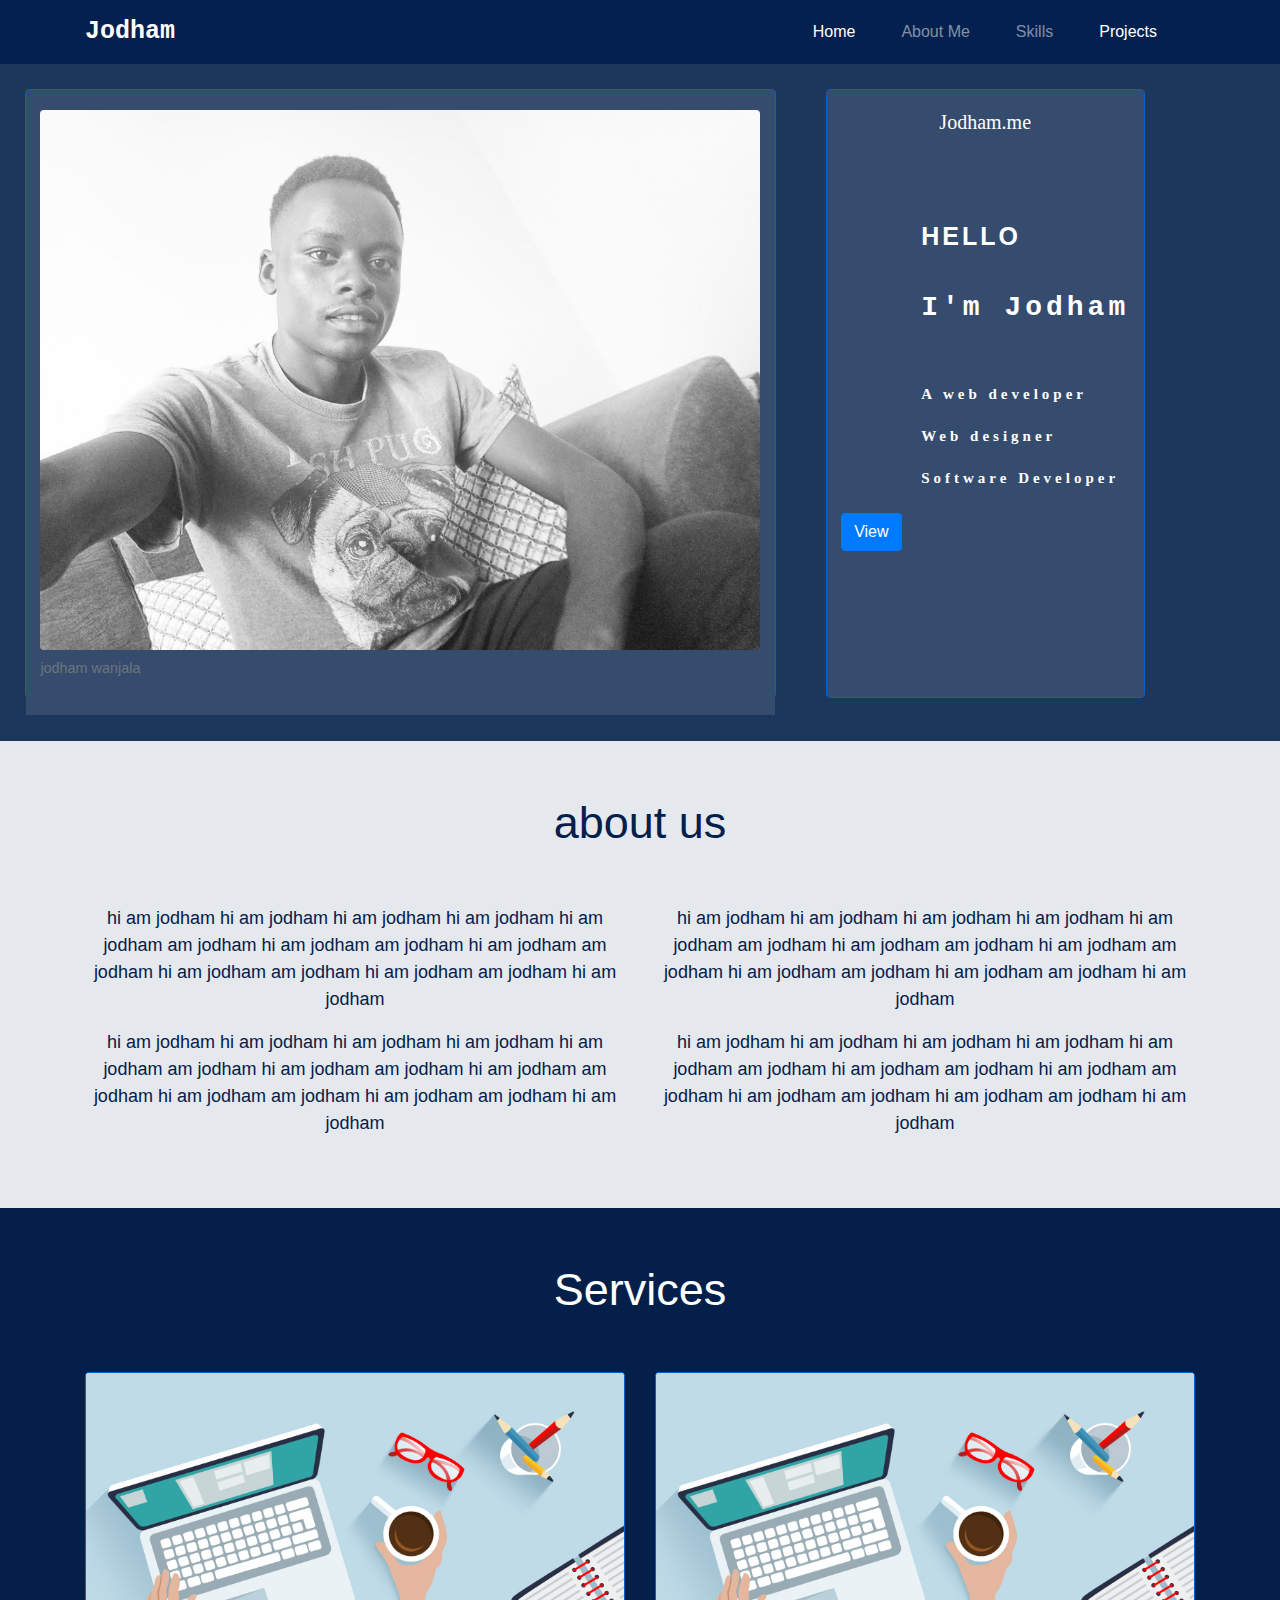
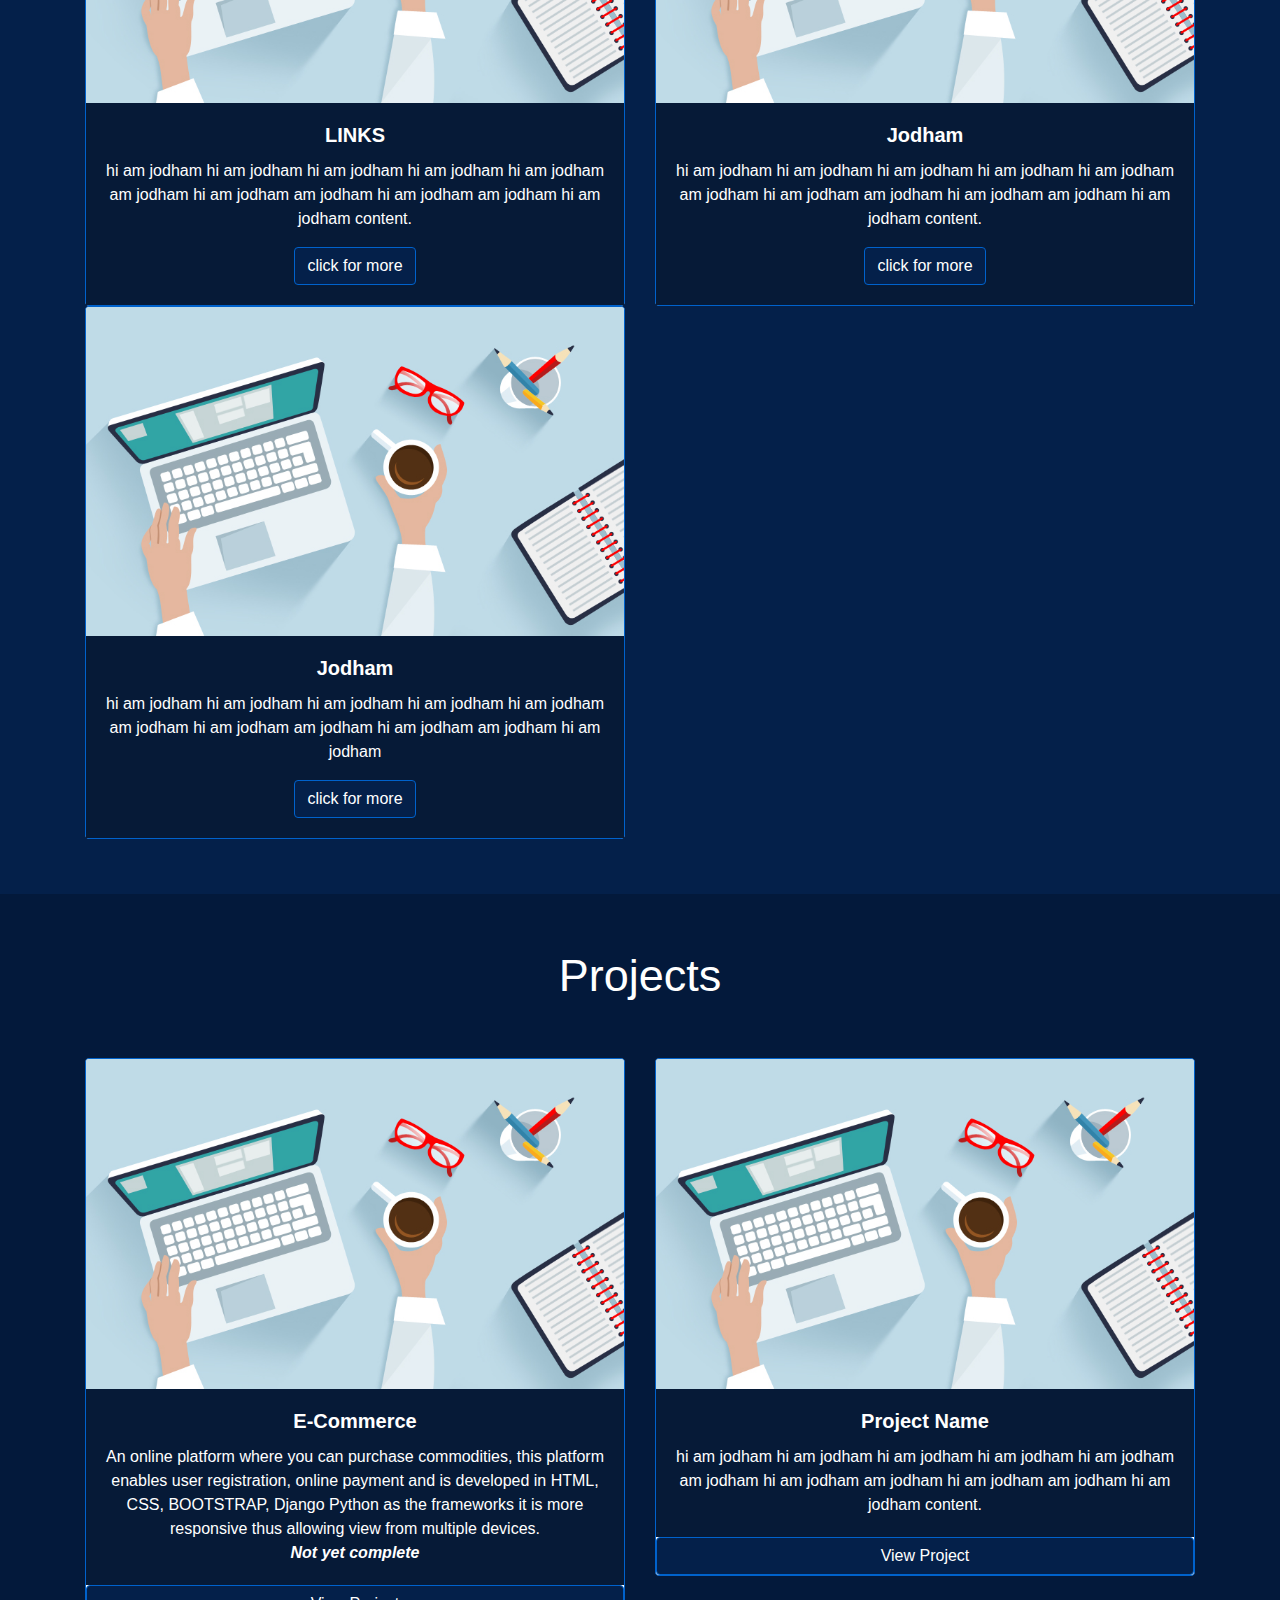
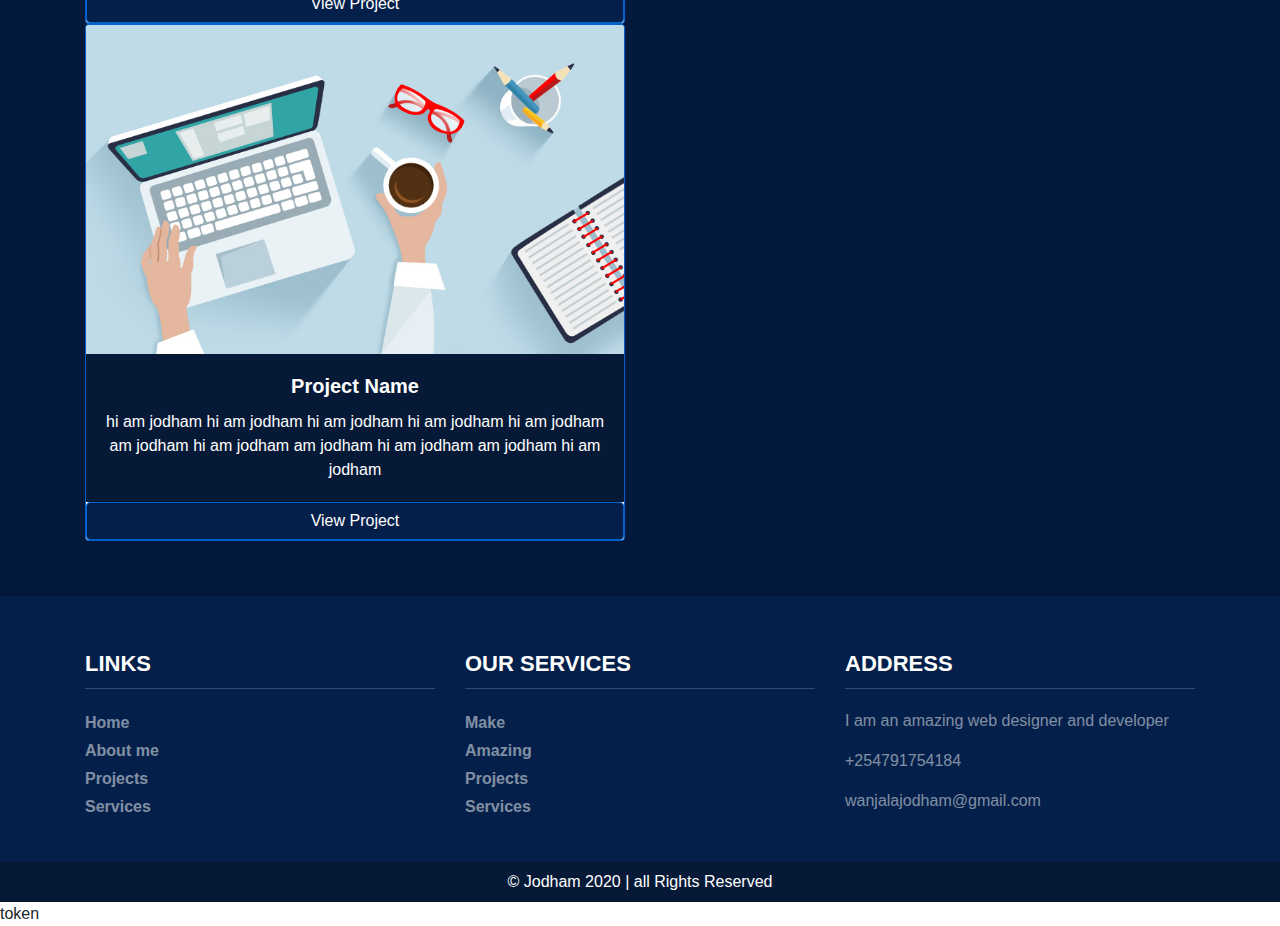
==== index.html @ b8a72908 "changed content" ====
<!DOCTYPE html>
<html>
<head>
	<meta charset="utf-8">
	<title>wanjalajodham</title>
	<meta name="viewport" content="width-device-width, initial-scale=1, shrink-to-fit=no">
	<link rel="stylesheet" type="text/css" href="sheets/bootstrap.min.css">
	<link rel="stylesheet" type="text/css" href="style.css">
</head>
<body>
				<!----------------navbar start------------->
  <nav class="navbar navbar-expand-lg navbar-dark bg-dark">
  <div class="container">
  <a class="navbar-brand" href="#">Jodham</a>
  <button class="navbar-toggler" type="button" data-toggle="collapse" data-target="#navbarSupportedContent" aria-controls="navbarSupportedContent" aria-expanded="false" aria-label="Toggle navigation">
    <span class="navbar-toggler-icon"></span>
  </button>
  <!---------col-auto start---------------->
  <div class="col-auto">
  <div class="collapse navbar-collapse" id="navbarSupportedContent">
    <ul class="navbar-nav mr-auto">
      <li class="nav-item active">
        <a class="nav-link" href="#">Home <span class="sr-only">(current)</span></a>
      </li>
      <li class="nav-item">
        <a class="nav-link" href="#">About Me</a>
      </li>
       <li class="nav-item">
        <a class="nav-link" href="#">Skills</a>
      </li>
 
      <li class="nav-item active">
        <a class="nav-link" href="#">Projects</a>
      </li>
    </ul>
  </div>
</div>
  <!---------col-auto end---------------->
  </div>
</nav>
				<!----------------navbar end------------->

				<!----------------home start------------->
<div class="home">
		<div class="container-fluid">
		      <div class="row">
				  <div class="col-xs-6">
				    <div class="card">
				      <div class="card-body">
				       <figure class="figure">
						  <img src="image/jod.jpg" class="figure-img img-fluid rounded" alt="A generic square placeholder image with rounded corners in a figure.">
						  <figcaption class="figure-caption">jodham wanjala</figcaption>
					   </figure>
				        
				      </div>
					</div>
				 </div>
			  <div class="col-xs-6">
			    <div class="card">
			      <div class="card-body">
			        <center><h5 class="card-title">Jodham.me</h5></center><br><br><br>
                    <label>HELLO</label><br><br>
			        <p class="card-text">I'm Jodham<br><br>
			        	<span>A web developer<br>Web designer<br>Software Developer</span></p>

			        <a href="#" class="btn btn-primary">View</a>
			      </div>
			    </div>
			  </div>
		     </div>
		</div>
</div>
				<!----------------home end------------->

				<!-------------------about me start---------->
<div class="aboutus">
	<div class="container">
		<h1>about us</h1>
		<div class="row">
			<div class="col-sm-6">
				<p>hi am jodham hi am jodham hi am jodham hi am jodham hi am jodham 
				am jodham hi am jodham am jodham hi am jodham am jodham hi am jodham
			am jodham hi am jodham am jodham hi am jodham</p>
							<p>hi am jodham hi am jodham hi am jodham hi am jodham hi am jodham 
				am jodham hi am jodham am jodham hi am jodham am jodham hi am jodham
			am jodham hi am jodham am jodham hi am jodham</p>
			</div>
			<div class="col-sm-6">
				<p>hi am jodham hi am jodham hi am jodham hi am jodham hi am jodham 
				am jodham hi am jodham am jodham hi am jodham am jodham hi am jodham
			am jodham hi am jodham am jodham hi am jodham</p>
							<p>hi am jodham hi am jodham hi am jodham hi am jodham hi am jodham 
				am jodham hi am jodham am jodham hi am jodham am jodham hi am jodham
			am jodham hi am jodham am jodham hi am jodham</p>
			</div>
		</div>
	</div>
</div>
				<!-------------------about me end---------->
				<!-------------------services start---------->
<div class="services">
	<div class="container">
		<h1>Services</h1>
		<div class="row">

			<div class="col-sm-6">
				<div class="card">
				  <img class="card-img-top" src="image/service1.jpg" alt="Service- 1 Image">
				  <div class="card-body">
				    <h5 class="card-title">LINKS</h5>
                    <p class="card-text">hi am jodham hi am jodham hi am jodham hi am jodham hi am jodham 
				am jodham hi am jodham am jodham hi am jodham am jodham hi am jodham content.</p>
				    <a href="#" class="btn btn-primary">click for more</a>
				  </div>
				</div>
			</div>
			<div class="col-sm-6">
				<div class="card">
				  <img class="card-img-top" src="image/service1.jpg" alt="Service- 1 Image">
				  <div class="card-body">
				    <h5 class="card-title">Jodham</h5>
				    <p class="card-text">hi am jodham hi am jodham hi am jodham hi am jodham hi am jodham 
				am jodham hi am jodham am jodham hi am jodham am jodham hi am jodham content.</p>
				    <a href="#" class="btn btn-primary">click for more</a>
				  </div>
				</div>
			</div>
			<div class="col-sm-6">
				<div class="card">
				  <img class="card-img-top" src="image/service1.jpg" alt="Service-3 Image">
				  <div class="card-body">
				    <h5 class="card-title">Jodham</h5>
				    <p class="card-text">hi am jodham hi am jodham hi am jodham hi am jodham hi am jodham 
				am jodham hi am jodham am jodham hi am jodham am jodham hi am jodham</p>
				    <a href="#" class="btn btn-primary">click for more</a>
				  </div>
				</div>
			</div>

		</div>
	</div>
</div>
				<!-------------------services end---------->
                <!-------------------projects start---------->
<div class="projects">
	<div class="container">
		<h1>Projects</h1>
		<div class="row">

			<div class="col-sm-6">
				<div class="card">
				  <img class="card-img-top" src="image/service1.jpg" alt="Service- 1 Image">
				  <div class="card-body">
				    <h5 class="card-title">E-Commerce</h5>
                    <p class="card-text">An online platform where you can purchase commodities, this platform
                    enables user registration, online payment and is developed in HTML, CSS, BOOTSTRAP, Django Python as the frameworks
					 it is more responsive thus allowing view from multiple devices.
                    <br>
                    <span><i><b>Not yet complete</b></i></span>
                    </p>
				  </div>
				  <a href="#" class="btn btn-primary">View Project</a>
				</div>
			</div>
			<div class="col-sm-6">
				<div class="card">
				  <img class="card-img-top" src="image/service1.jpg" alt="Service- 1 Image">
				  <div class="card-body">
				    <h5 class="card-title">Project Name</h5>
				    <p class="card-text">hi am jodham hi am jodham hi am jodham hi am jodham hi am jodham 
				am jodham hi am jodham am jodham hi am jodham am jodham hi am jodham content.</p>
				  </div>
				  <a href="#" class="btn btn-primary">View Project</a>
				</div>
			</div>
			<div class="col-sm-6">
				<div class="card">
				  <img class="card-img-top" src="image/service1.jpg" alt="Service-3 Image">
				  <div class="card-body">
				    <h5 class="card-title">Project Name</h5>
				    <p class="card-text">hi am jodham hi am jodham hi am jodham hi am jodham hi am jodham 
				am jodham hi am jodham am jodham hi am jodham am jodham hi am jodham</p>
				  </div>
				  <a href="#" class="btn btn-primary">View Project</a>
				</div>
			</div>

		</div>
	</div>
</div>
	</div>
</div>

                <!-------------------projects end---------->
                <!-------------------footer start---------->
<div class="footer">
	<div class="container">
		<div class="row">
			<div class="col">
				<h5>Links</h5>
				<ul>
					<li><a href="#">Home</a></li>
					<li><a href="#">About me</a></li>
					<li><a href="#">Projects</a></li>
					<li><a href="#">Services</a></li>
				</ul>
			</div>

			<div class="col">
				<h5>Our Services</h5>
				<ul>
					<li><a href="#">Make</a></li>
					<li><a href="#">Amazing</a></li>
					<li><a href="#">Projects</a></li>
					<li><a href="#">Services</a></li>
				</ul>
			</div>

			<div class="col">
				<h5>Address</h5>
				<p>I am an amazing web designer and developer</p>
				<p>+254791754184</p>
				<p>wanjalajodham@gmail.com</p>
			</div>
		</div>
	</div>
</div>                
                <!-------------------footer end------------>
                <!-------------------copyright start------------>
<div class="copyright">
	<div class="container">
		<p>&copy; Jodham 2020 | all Rights Reserved</p>
	</div>
</div>   
<!-----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   ----->token          
                <!-------------------copyright end------------>
<script type="text/javascript" src="sheets/jquery-3.2.1.slim.min.js"></script>
<script type="text/javascript" src="sheets/popper.min.js"></script>
<script type="text/javascript" src="sheets/bootstrap.min.js"></script>

</body>
</html>
---- style.css ----
.bg-dark{
	background-color: #04204e !important;
}
.navbar-brand{
	font-weight: bold;
	font-family: monospace;
	font-size: 25px;
}
.nav-dark .navbar-nav .nav-item{
	font-weight: 700;
	font-size: 14px;
	text-transform: uppercase;
}
.navbar-dark .navbar-nav .nav-item{
	margin: 0 15px;
}
.d-block{
	width: 100px;
	height: 100vh;
}
.carousel-caption h5{
	color: blue;
	font-weight: bold;
	font-size: 20px;
	font-family: monospace;
}
.carousel-caption p{
	color: #04204a;
}
/*home style*/
.home{
	height: 100%;
	background-color: #1D365C;
}
.home .card{
    border: 1px solid #0062cc;
    margin: 25px;
    height: 90%;
    padding: 0;
}
.home .card-body{
	padding: 1.25rem .9rem;
	background-color: #364C6E;
}
.home img{
	height: 60vh;
}
.home .card-title{
	font-size: 20px;
	font-family: Baskerville;
	color: white;
}
.home label{
	margin-left: 80px;
	letter-spacing: 3px;
	font-weight: bold;
	font-size: 25px;
	color: white;
}
.home p{
	margin-left: 80px;
	letter-spacing: 4px;
	font-weight: bold;
	font-family: Courier New;
	font-size: 28px;
	color: white;
}
.home span{
	font-size: 15px;
	font-family: times new roman;
}
/*home style*/
/*about us style*/
.aboutus{
	padding: 55px 0;
	text-align: center;
	background-color: #04204a1a;
}
.aboutus h1{
	font-size: 45px;
	margin-bottom: 55px;
	color: #04204a;
}
.aboutus p{
	font-size: 18px;
	color: #04204a;
}

/*about us style*/
/*services Style*/
.services{
	padding: 55px 0;
	text-align: center;
	background-color: #04204a;
}
.services h1{
	font-size: 45px;
	margin-bottom: 55px;
	color: #fff;
}
.services .card{
    border: 1px solid #0062cc;
}
.services .card-body{
	padding: 1.25rem .9rem;
	background-color: #061a37;
}
.services .card-body .card-title{
	color: #fff;
	font-weight: 700;

}
.services .card-body .card-text{
	color: #fff;
}
.services .btn-primary{
	color: #fff;
	background-color: #04204a;
	border-color: #0062cc;
}
.services .btn-primary:hover{
	color: #fff;
	background-color: #0062cc;
	border-color: #0062cc;
}
/*services Style*/
/*Projects Style*/
.projects{
	padding: 55px 0;
	text-align: center;
	background-color: #03193B;
}
.projects h1{
	font-size: 45px;
	margin-bottom: 55px;
	color: #fff;
}
.projects .card{
    border: 1px solid #0062cc;
}
.projects .card-body{
	padding: 1.25rem .9rem;
	background-color: #061a37;
}
.projects .card-body .card-title{
	color: #fff;
	font-weight: 700;

}
.projects .card-body .card-text{
	color: #fff;
}
.projects .btn-primary{
	color: #fff;
	background-color: #04204a;
	border-color: #0062cc;
}
.projects .btn-primary:hover{
	color: #fff;
	background-color: #0062cc;
	border-color: #0062cc;
}
/*Projects Style*/
/*footer style*/
.footer{
	padding: 55px 0 25px;
	background-color: #04204a;
}
.footer h5{
	color: #fff;
	font-size: 22px;
	font-weight: 700;
	text-transform: uppercase;
	border-bottom: 1px solid #ffffff30;
	padding-bottom: 10px;
	margin-bottom: 20px;
}
.footer ul{
     padding-left: 0;
     list-style: none;
}
.footer ul li{
	line-height: 28px;
	font-weight: 600;
}
.footer ul li a{
     color: #ffffff80
}
.footer ul li a:hover{
	color: #ffffff;
}
.footer p{
    color: #ffffff80;
}
/*footer style*/
/*copyright style*/
.copyright{
	height: 40px;
	background-color: #061a37;
	line-height: 40px;
}
.copyright p{
	margin-bottom: 0;
	color: #ffffff;
	text-align: center;
}
/*copyright style*/
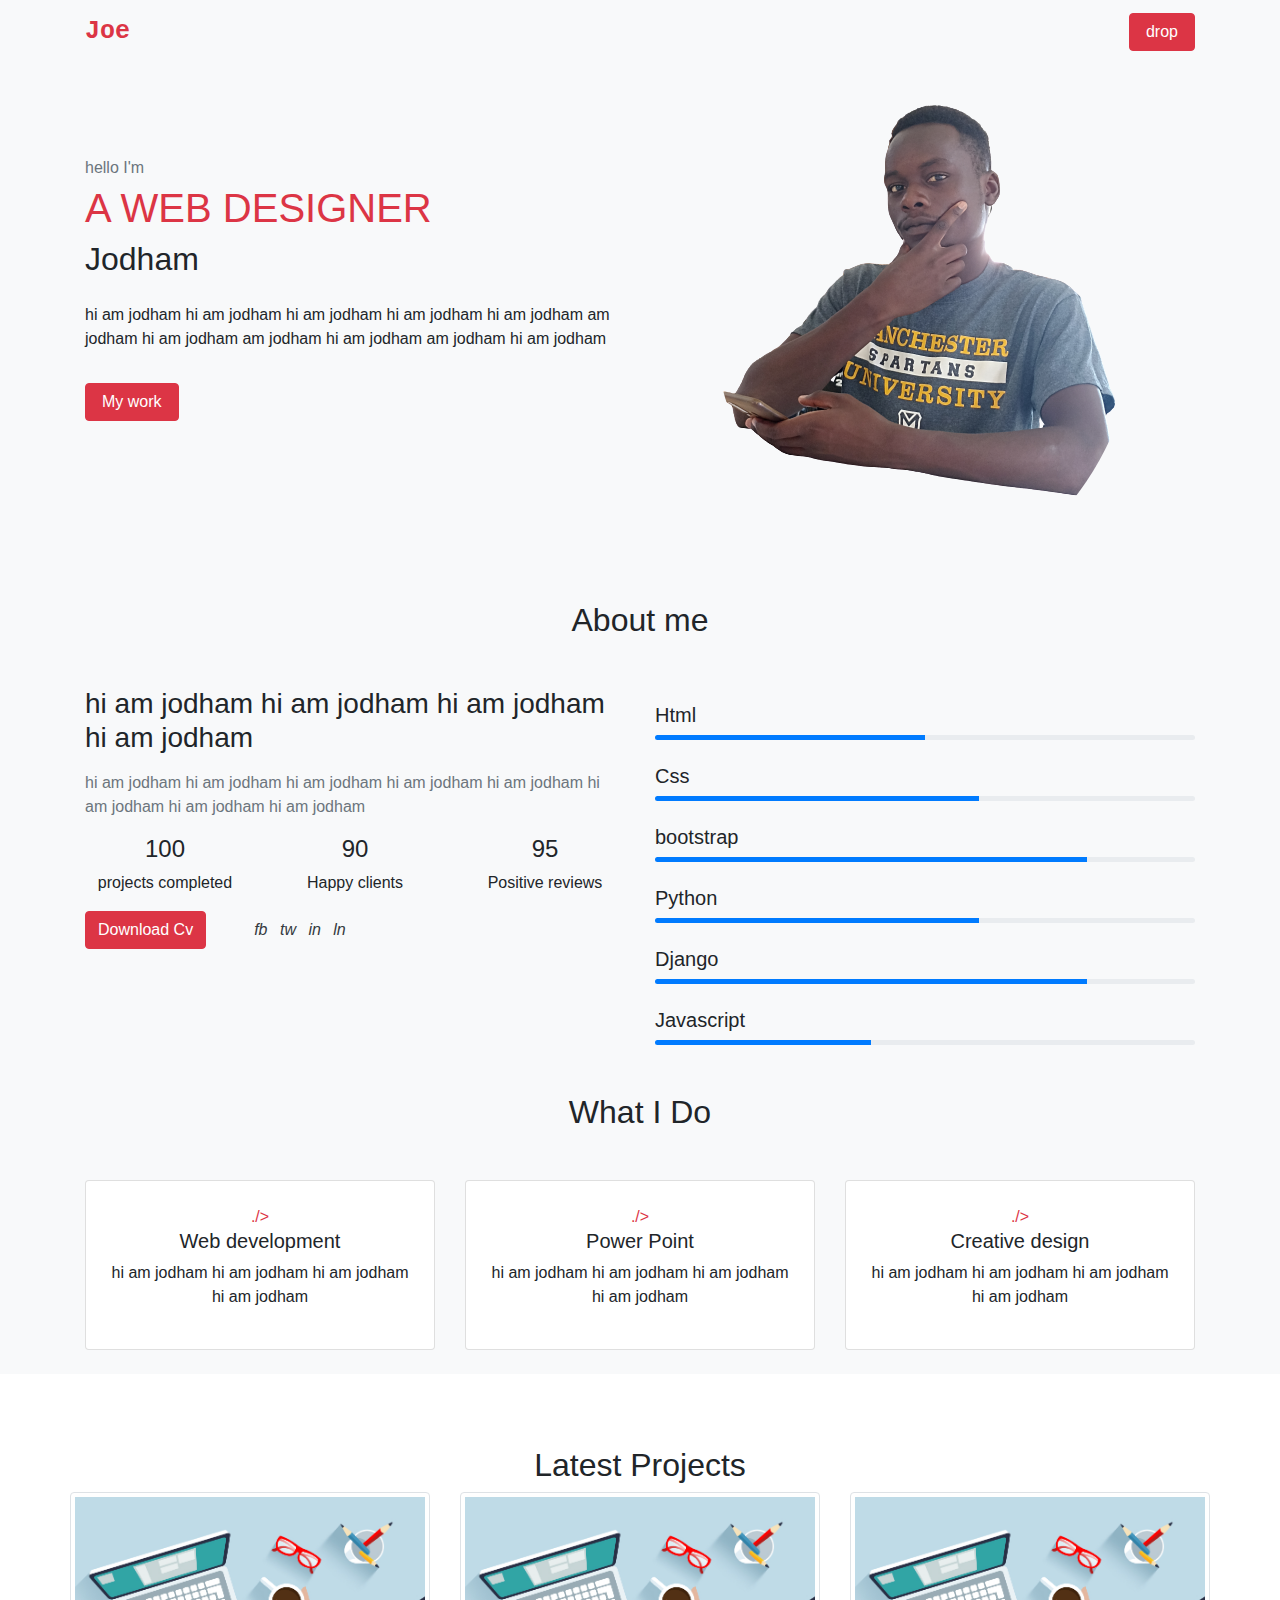
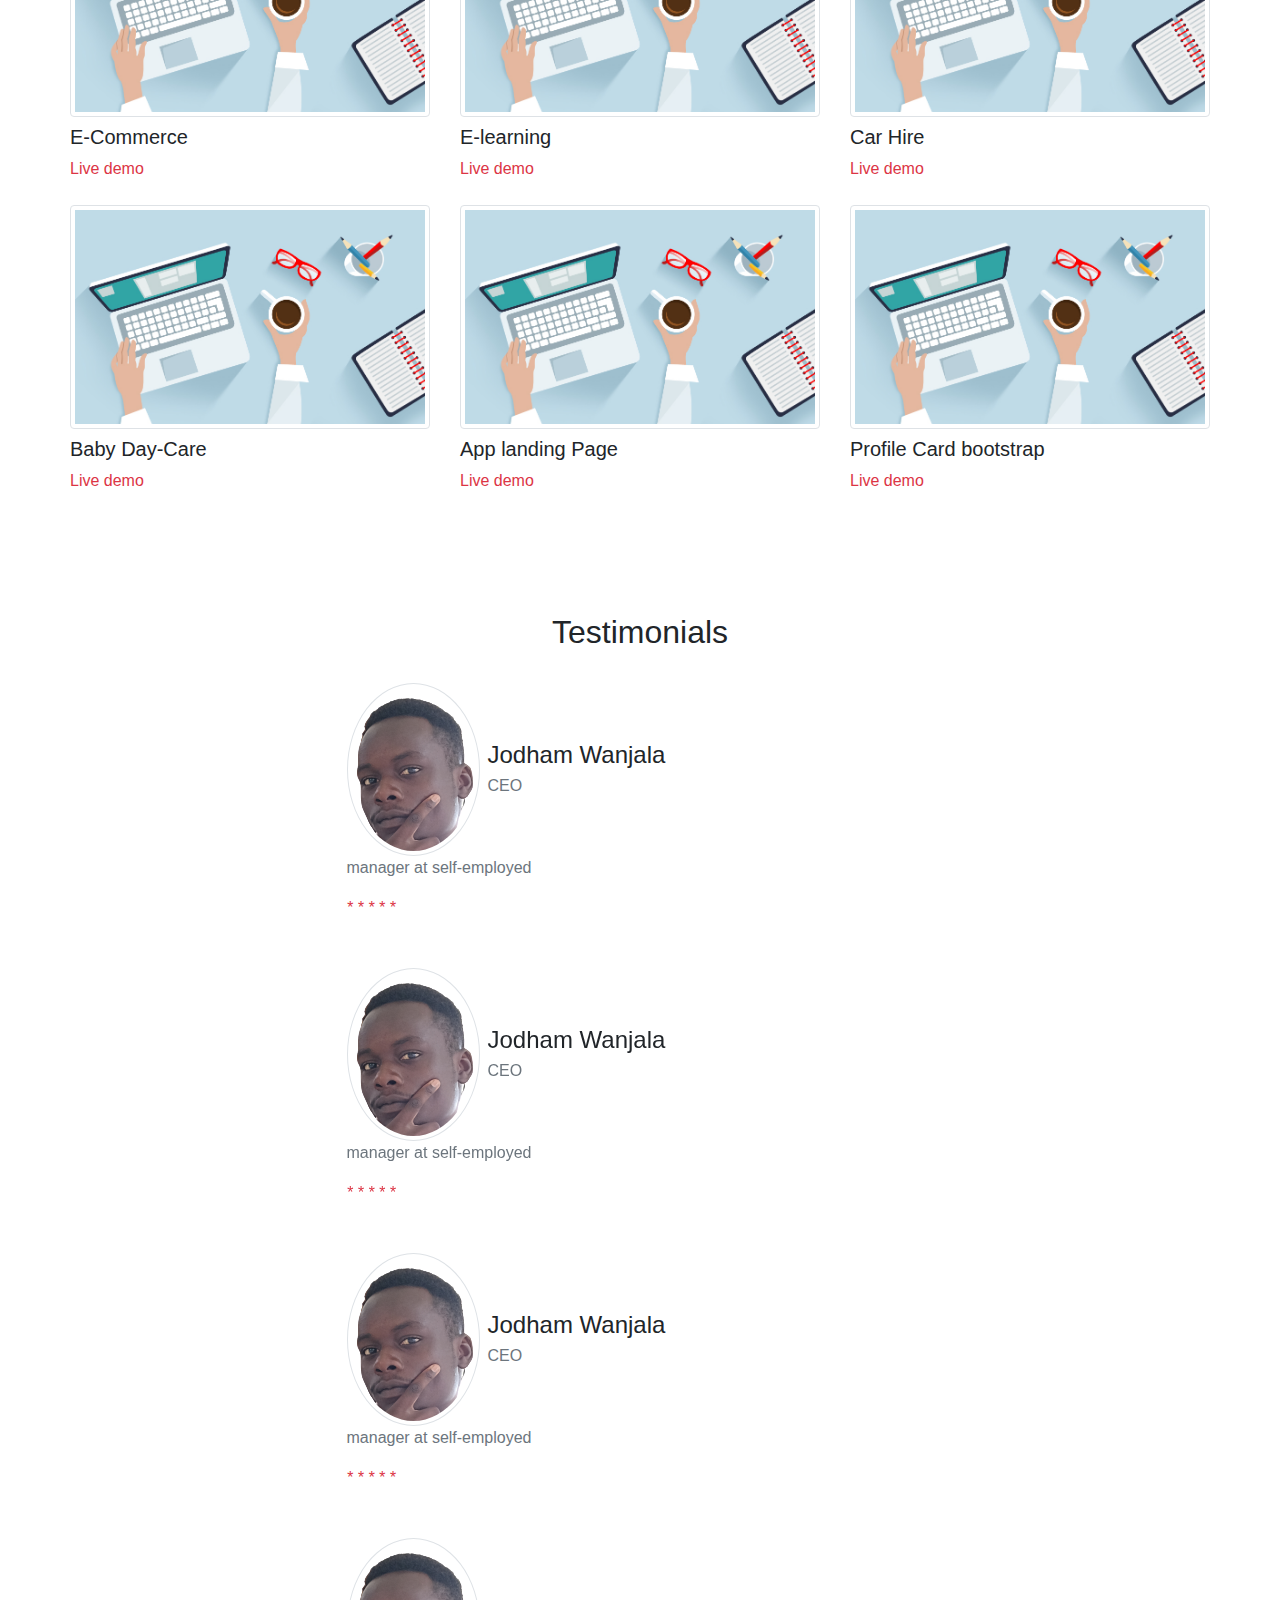
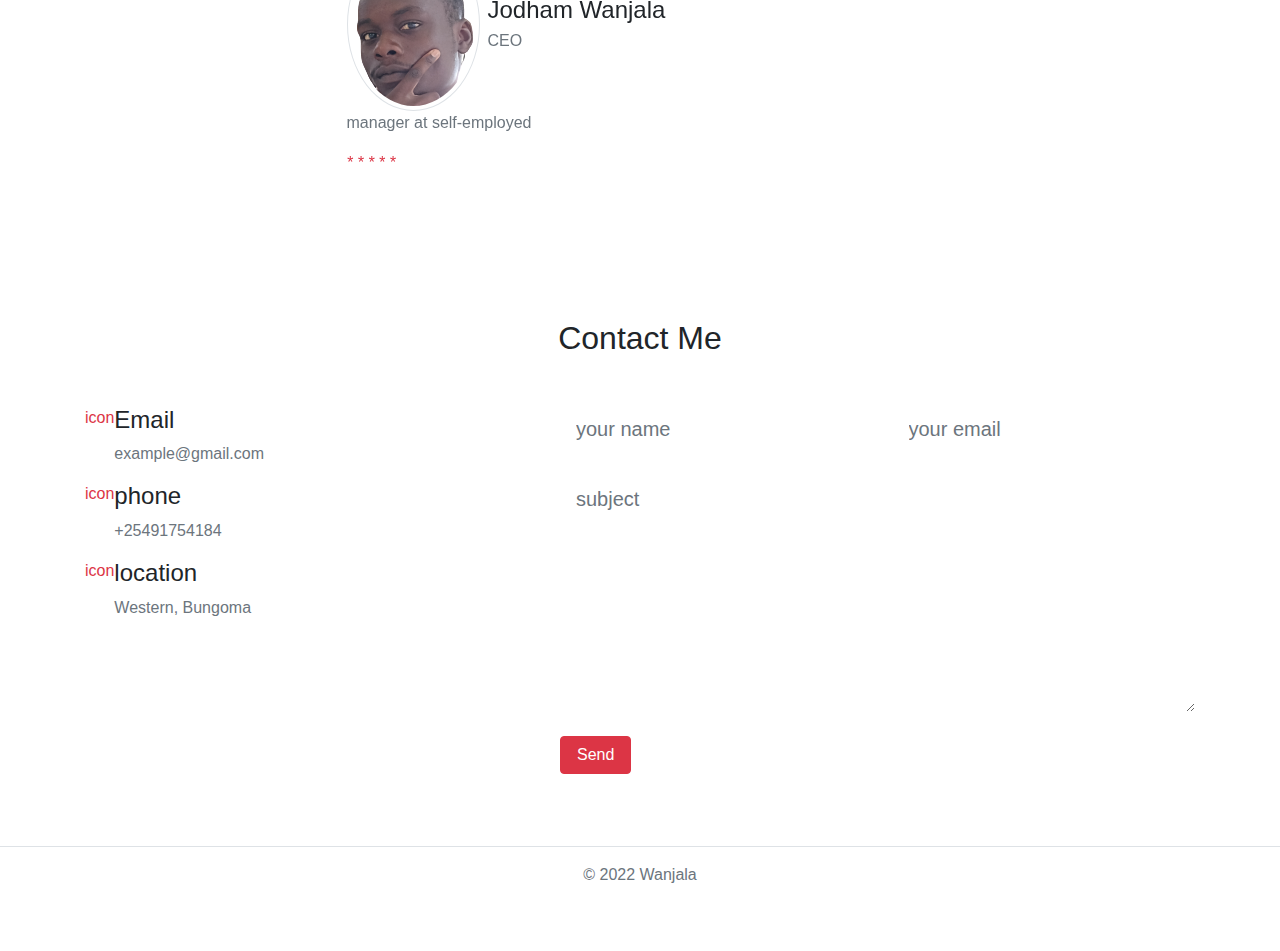
==== commit d96dccaa: "update" ====
--- a/index.html
+++ b/index.html
@@ -7,233 +7,489 @@
 	<link rel="stylesheet" type="text/css" href="sheets/bootstrap.min.css">
 	<link rel="stylesheet" type="text/css" href="style.css">
 </head>
-<body>
-				<!----------------navbar start------------->
-  <nav class="navbar navbar-expand-lg navbar-dark bg-dark">
+<body class="bg-light">
+<!----------------navbar start------------->
+<nav class="navbar navbar-light fixed-top bg-light shadow-lg">
   <div class="container">
-  <a class="navbar-brand" href="#">Jodham</a>
-  <button class="navbar-toggler" type="button" data-toggle="collapse" data-target="#navbarSupportedContent" aria-controls="navbarSupportedContent" aria-expanded="false" aria-label="Toggle navigation">
-    <span class="navbar-toggler-icon"></span>
-  </button>
-  <!---------col-auto start---------------->
-  <div class="col-auto">
-  <div class="collapse navbar-collapse" id="navbarSupportedContent">
-    <ul class="navbar-nav mr-auto">
-      <li class="nav-item active">
-        <a class="nav-link" href="#">Home <span class="sr-only">(current)</span></a>
-      </li>
-      <li class="nav-item">
-        <a class="nav-link" href="#">About Me</a>
-      </li>
-       <li class="nav-item">
-        <a class="nav-link" href="#">Skills</a>
-      </li>
- 
-      <li class="nav-item active">
-        <a class="nav-link" href="#">Projects</a>
-      </li>
-    </ul>
-  </div>
-</div>
-  <!---------col-auto end---------------->
-  </div>
+  	<a class="navbar-brand text-danger" href="#">Joe</a>
+  	<div class="dropdown">
+	  	<button class="btn btn-secondary btn-danger px-3" type="button" id="
+	  	dropdownMenuButton" data-bs-toggle="dropdown" aria-expanded="false">
+	  		drop
+	  	</button>
+	  	<ul class="dropdown-menu dropdown-menu-end" aria-labelledby="dropdownMenuButton">
+	  		<li> <a class="dropdown-item" href="#">Home</a></li>
+	  		<li> <a class="dropdown-item" href="#">Home</a></li>
+	  		<li> <a class="dropdown-item" href="#">Home</a></li>
+	  		<li> <a class="dropdown-item" href="#">Home</a></li>
+	  	</ul>
+  	</div>
+ 	</div>
 </nav>
 				<!----------------navbar end------------->
 
-				<!----------------home start------------->
-<div class="home">
-		<div class="container-fluid">
-		      <div class="row">
-				  <div class="col-xs-6">
-				    <div class="card">
-				      <div class="card-body">
-				       <figure class="figure">
-						  <img src="image/jod.jpg" class="figure-img img-fluid rounded" alt="A generic square placeholder image with rounded corners in a figure.">
-						  <figcaption class="figure-caption">jodham wanjala</figcaption>
-					   </figure>
-				        
-				      </div>
-					</div>
-				 </div>
-			  <div class="col-xs-6">
-			    <div class="card">
-			      <div class="card-body">
-			        <center><h5 class="card-title">Jodham.me</h5></center><br><br><br>
-                    <label>HELLO</label><br><br>
-			        <p class="card-text">I'm Jodham<br><br>
-			        	<span>A web developer<br>Web designer<br>Software Developer</span></p>
-
-			        <a href="#" class="btn btn-primary">View</a>
-			      </div>
-			    </div>
-			  </div>
-		     </div>
-		</div>
+<!------------------------home section start----------------------->
+<section class="home">
+	<div class="container">
+		<div class="row min-vh-100 align-items-center">
+			<div class="col-md-6 mt-5 mt-md-0">
+				<div class="home-img text-center">
+					<img src="image/joe.png" class="rounded-circle mw-100" alt="profile-img">
+				</div>
+			</div>
+			<div class="col-md-6 mt-5 mt-md-0 order-md-first">
+				<div class="home-text">
+					<p class="text-muted mb-1">hello I'm</p>
+					<h1 class="text-danger text-uppercase">A web designer</h1>
+					<h2>Jodham</h2>
+					<p class="mt-4">hi am jodham hi am jodham hi am jodham hi am jodham hi am jodham 
+					am jodham hi am jodham am jodham hi am jodham am jodham hi am jodham</p>
+					<a href="#portfolio" class="btn btn-danger px-3 mt-3">My work</a>
+				</div>
+			</div>
+		</div>
+	</div>
+</section>
+<!------------------------home section end------------------------->
+<!------------------------about section end------------------------->
+<section class="about" id="about">
+	<div class="container py-4">
+		<div class="row justify-content-center">
+			<div class="col-lg-8 ">
+				<div class="section-title text-center">
+					<h2 class="fw-bold mb-5">About me</h2>
+				</div>
+			</div>
+		</div>
+
+		<div class="row">
+			<div class="col-md-6">
+				<div class="about-text">
+					<h3 class="mb-3">hi am jodham hi am jodham hi am jodham hi am jodham</h3>
+					<p class="mb-3 text-muted">hi am jodham hi am jodham hi am jodham hi am jodham
+						hi am jodham hi am jodham hi am jodham hi am jodham
+					</p>
+			</div>
+
+			<div class="row text-center">
+				<div class="col-sm-4">
+					<div class="fact-item">
+						<h4>100</h4>
+						<p>projects completed</p>
+					</div>
+				</div>
+
+				<div class="col-sm-4">
+					<div class="fact-item">
+						<h4>90</h4>
+						<p>Happy clients</p>
+					</div>
+				</div>
+
+				<div class="col-sm-4">
+					<div class="fact-item">
+						<h4>95</h4>
+						<p>Positive reviews</p>
+					</div>
+				</div>
+			</div>
+
+			<div class="row">
+				<div class="col-lg-12 d-flex align-items-center">
+					<a href="#" class="btn btn-danger mr-5">Download Cv</a>
+					<div class="social-links">
+						<a href="#" class="text-dark mr-2"><i class="">fb</i></a>
+						<a href="#" class="text-dark mr-2"><i class="">tw</i></a>
+						<a href="#" class="text-dark mr-2"><i class="">in</i></a>
+						<a href="#" class="text-dark mr-2"><i class="">ln</i></a>
+					</div>
+				</div>
+			</div>
+		</div>
+
+		<div class="col-md-6 mt-3">
+			<div class="skill-item mb-4">
+				<h5>Html</h5>
+				<div class="progress" style="height: 5px;">
+					<div class="progress-bar" role="progressbar" style="width: 50%;"
+					aria-valuenow="25" aria-valuemin="0" aria-valuemax="100">
+					</div>
+				</div>
+			</div>
+
+			<div class="skill-item mb-4">
+				<h5>Css</h5>
+				<div class="progress" style="height: 5px;">
+					<div class="progress-bar" role="progressbar" style="width: 60%;"
+					aria-valuenow="25" aria-valuemin="0" aria-valuemax="100">
+					</div>
+				</div>
+			</div>
+
+			<div class="skill-item mb-4">
+				<h5>bootstrap</h5>
+				<div class="progress" style="height: 5px;">
+					<div class="progress-bar" role="progressbar" style="width: 80%;"
+					aria-valuenow="25" aria-valuemin="0" aria-valuemax="100">
+					</div>
+				</div>
+			</div>
+
+			<div class="skill-item mb-4">
+				<h5>Python</h5>
+				<div class="progress" style="height: 5px;">
+					<div class="progress-bar" role="progressbar" style="width: 60%;"
+					aria-valuenow="25" aria-valuemin="0" aria-valuemax="100">
+					</div>
+				</div>
+			</div>
+
+			<div class="skill-item mb-4">
+				<h5>Django</h5>
+				<div class="progress" style="height: 5px;">
+					<div class="progress-bar" role="progressbar" style="width: 80%;"
+					aria-valuenow="25" aria-valuemin="0" aria-valuemax="100">
+					</div>
+				</div>
+			</div>
+
+			<div class="skill-item mb-4">
+				<h5>Javascript</h5>
+				<div class="progress" style="height: 5px;">
+					<div class="progress-bar" role="progressbar" style="width: 40%;"
+					aria-valuenow="25" aria-valuemin="0" aria-valuemax="100">
+					</div>
+				</div>
+			</div>
+
+		</div>
+
+	</div>
+</section>
+<!------------------------about section end------------------------->
+
+<!------------------------services section end------------------------->
+<section class="services" id="services">
+	<div class="container">
+		<div class="row justify-content-center">
+			<div class="col-lg-8 ">
+				<div class="section-title text-center">
+					<h2 class="fw-bold mb-5">What I Do</h2>
+				</div>
+			</div>
+		</div>
+		<div class="row text-center">
+			<div class="col-md-6 col-lg-4 mb-4">
+				<div class="card shadow-lg p-4 rounded bg-white">
+					<div class="icon text-danger">
+						./>
+					</div>
+						<h5>Web development</h5>
+						<p>hi am jodham hi am jodham hi am jodham hi am jodham</p>
+				</div>
+			</div>
+
+			<div class="col-md-6 col-lg-4 mb-4">
+				<div class="card shadow-lg p-4 rounded bg-white">
+					<div class="icon text-danger">
+						./>
+					</div>
+						<h5>Power Point</h5>
+						<p>hi am jodham hi am jodham hi am jodham hi am jodham</p>
+				</div>
+			</div>
+
+			<div class="col-md-6 col-lg-4 mb-4">
+				<div class="card shadow-lg p-4 rounded bg-white">
+					<div class="icon text-danger">
+						./>
+					</div>
+						<h5>Creative design</h5>
+						<p>hi am jodham hi am jodham hi am jodham hi am jodham</p>
+				</div>
+			</div>
+
+		</div>
+
+	</div>
+	
+</section>
+<!------------------------services section end------------------------->
+<!------------------------portfolio section start------------------------->
+<div class="portfolio bg-white py-5" id="portfolio">
+	<div class="container py-4">
+		<div class="row justify-content-center">
+			<div class="col-lg-8">
+				<div class="section-title text-center">
+					<h2>Latest Projects</h2>
+				</div>
+			</div>
+
+		<div class="row">
+			<div class="col-md-6 col-lg-4">
+				<div class="portfolio-item">
+					<img src="image/service1.jpg" class="w-100 img-thumbnail" alt="portfolio-item">
+					<h5 class="my-2">E-Commerce</h5>
+					<p class="mb-4"><a class="text-danger text-decoration-none" href="#">Live demo</a></p>
+				</div>
+			</div>
+		
+
+		
+			<div class="col-md-6 col-lg-4">
+				<div class="portfolio-item">
+					<img src="image/service1.jpg" class="w-100 img-thumbnail" alt="portfolio-item">
+					<h5 class="my-2">E-learning</h5>
+					<p class="mb-4"><a class="text-danger text-decoration-none" href="#">Live demo</a></p>
+				</div>
+			</div>
+		
+
+	
+			<div class="col-md-6 col-lg-4">
+				<div class="portfolio-item">
+					<img src="image/service1.jpg" class="w-100 img-thumbnail" alt="portfolio-item">
+					<h5 class="my-2">Car Hire</h5>
+					<p class="mb-4"><a class="text-danger text-decoration-none" href="#">Live demo</a></p>
+				</div>
+			</div>
+		
+
+		<div class="col-md-6 col-lg-4">
+				<div class="portfolio-item">
+					<img src="image/service1.jpg" class="w-100 img-thumbnail" alt="portfolio-item">
+					<h5 class="my-2"> Baby Day-Care</h5>
+					<p class="mb-4"><a class="text-danger text-decoration-none" href="#">Live demo</a></p>
+				</div>
+			</div>
+		
+
+		<div class="col-md-6 col-lg-4">
+				<div class="portfolio-item">
+					<img src="image/service1.jpg" class="w-100 img-thumbnail" alt="portfolio-item">
+					<h5 class="my-2"> App landing Page</h5>
+					<p class="mb-4"><a class="text-danger text-decoration-none" href="#">Live demo</a></p>
+				</div>
+			</div>
+		
+
+		<div class="col-md-6 col-lg-4">
+				<div class="portfolio-item">
+					<img src="image/service1.jpg" class="w-100 img-thumbnail" alt="portfolio-item">
+					<h5 class="my-2">Profile Card bootstrap</h5>
+					<p class="mb-4"><a class="text-danger text-decoration-none" href="#">Live demo</a></p>
+				</div>
+			</div>
+	</div>
+
+	</div>
 </div>
-				<!----------------home end------------->
-
-				<!-------------------about me start---------->
-<div class="aboutus">
+<!------------------x------portfolio section end----------x--------------->
+<!------------------------testimonials section end-------------------------->
+<section class="testimonials py-5">
+	<div class="container py-4">
+		<div class="row justify-content-center">
+			<div class="col-lg-8">
+				<div class="section-title text-center">
+					<h2>Testimonials</h2>
+				</div>
+			</div>
+		</div>
+
+		<div class="row justify-content-center shadow-lg">
+			<div class="col-lg-8 col-xl-7">
+				<div class="carousel slide" id="carousel1" data-bs-ride="carousel">
+					<ol class="carousel-indicators">
+						<li data-bs-target="#carousel1" data-bs-slide-to="0" class="active"></li>
+						<li data-bs-target="#carousel1" data-bs-slide-to="1" class="active"></li>
+						<li data-bs-target="#carousel1" data-bs-slide-to="2" class="active"></li>
+					</ol>
+				<div class="carousel-inner">
+				<!---------------------testi-item start------------------>
+
+				<div class="testi-item carousel-item active bg-white shadow-sm rounded p-4">
+					<div class="testi-author-info d-flex align-items-center">
+						<img src="image/joe 2.png" class="w-10 img-thumbnail rounded-circle" alt="author img">
+						<div class="author ml-2">
+							<h4 class="mb-1">Jodham Wanjala</h4>
+							<p class="text-muted m-0">CEO</p>
+						</div>
+					</div>
+					<p class="text-muted mb-3">manager at self-employed</p>
+					<div class="ratings text-danger">
+						<i class="fas fa-star">*</i>
+						<i class="fas fa-star">*</i>
+						<i class="fas fa-star">*</i>
+						<i class="fas fa-star">*</i>
+						<i class="fas fa-star">*</i>
+					</div>
+				</div>
+
+				<div class="testi-item carousel-item active bg-white shadow-sm rounded p-4">
+					<div class="testi-author-info d-flex align-items-center">
+						<img src="image/joe 2.png" class="w-10 img-thumbnail rounded-circle" alt="author img">
+						<div class="author ml-2">
+							<h4 class="mb-1">Jodham Wanjala</h4>
+							<p class="text-muted m-0">CEO</p>
+						</div>
+					</div>
+					<p class="text-muted mb-3">manager at self-employed</p>
+					<div class="ratings text-danger">
+						<i class="fas fa-star">*</i>
+						<i class="fas fa-star">*</i>
+						<i class="fas fa-star">*</i>
+						<i class="fas fa-star">*</i>
+						<i class="fas fa-star">*</i>
+					</div>
+				</div>
+
+				<div class="testi-item carousel-item active bg-white shadow-sm rounded p-4">
+					<div class="testi-author-info d-flex align-items-center">
+						<img src="image/joe 2.png" class="w-10 img-thumbnail rounded-circle" alt="author img">
+						<div class="author ml-2">
+							<h4 class="mb-1">Jodham Wanjala</h4>
+							<p class="text-muted m-0">CEO</p>
+						</div>
+					</div>
+					<p class="text-muted mb-3">manager at self-employed</p>
+					<div class="ratings text-danger">
+						<i class="fas fa-star">*</i>
+						<i class="fas fa-star">*</i>
+						<i class="fas fa-star">*</i>
+						<i class="fas fa-star">*</i>
+						<i class="fas fa-star">*</i>
+					</div>
+				</div>
+
+
+				<div class="testi-item carousel-item active bg-white shadow-sm rounded p-4">
+					<div class="testi-author-info d-flex align-items-center">
+						<img src="image/joe 2.png" class="w-10 img-thumbnail rounded-circle" alt="author img">
+						<div class="author ml-2">
+							<h4 class="mb-1">Jodham Wanjala</h4>
+							<p class="text-muted m-0">CEO</p>
+						</div>
+					</div>
+					<p class="text-muted mb-3">manager at self-employed</p>
+					<div class="ratings text-danger">
+						<i class="fas fa-star">*</i>
+						<i class="fas fa-star">*</i>
+						<i class="fas fa-star">*</i>
+						<i class="fas fa-star">*</i>
+						<i class="fas fa-star">*</i>
+					</div>
+				</div>
+				<!---------------------testi-item end------------------>
+			</div>
+			</div>
+			</div>
+		</div>
+	</div>
+</section>
+<!------------------x------testimonials section end----------x--------------->
+<!------------------------------contact section end-------------------------->
+<section class="contact py-5" id="contact">
 	<div class="container">
-		<h1>about us</h1>
+		<div class="row justify-content-center">
+			<div class="col-lg-8">
+				<div class="section-title text-center">
+					<h2 class="mb-5">Contact Me</h2>
+				</div>
+			</div>
+		</div>
+
 		<div class="row">
-			<div class="col-sm-6">
-				<p>hi am jodham hi am jodham hi am jodham hi am jodham hi am jodham 
-				am jodham hi am jodham am jodham hi am jodham am jodham hi am jodham
-			am jodham hi am jodham am jodham hi am jodham</p>
-							<p>hi am jodham hi am jodham hi am jodham hi am jodham hi am jodham 
-				am jodham hi am jodham am jodham hi am jodham am jodham hi am jodham
-			am jodham hi am jodham am jodham hi am jodham</p>
-			</div>
-			<div class="col-sm-6">
-				<p>hi am jodham hi am jodham hi am jodham hi am jodham hi am jodham 
-				am jodham hi am jodham am jodham hi am jodham am jodham hi am jodham
-			am jodham hi am jodham am jodham hi am jodham</p>
-							<p>hi am jodham hi am jodham hi am jodham hi am jodham hi am jodham 
-				am jodham hi am jodham am jodham hi am jodham am jodham hi am jodham
-			am jodham hi am jodham am jodham hi am jodham</p>
-			</div>
-		</div>
-	</div>
-</div>
-				<!-------------------about me end---------->
-				<!-------------------services start---------->
-<div class="services">
-	<div class="container">
-		<h1>Services</h1>
-		<div class="row">
-
-			<div class="col-sm-6">
-				<div class="card">
-				  <img class="card-img-top" src="image/service1.jpg" alt="Service- 1 Image">
-				  <div class="card-body">
-				    <h5 class="card-title">LINKS</h5>
-                    <p class="card-text">hi am jodham hi am jodham hi am jodham hi am jodham hi am jodham 
-				am jodham hi am jodham am jodham hi am jodham am jodham hi am jodham content.</p>
-				    <a href="#" class="btn btn-primary">click for more</a>
-				  </div>
-				</div>
-			</div>
-			<div class="col-sm-6">
-				<div class="card">
-				  <img class="card-img-top" src="image/service1.jpg" alt="Service- 1 Image">
-				  <div class="card-body">
-				    <h5 class="card-title">Jodham</h5>
-				    <p class="card-text">hi am jodham hi am jodham hi am jodham hi am jodham hi am jodham 
-				am jodham hi am jodham am jodham hi am jodham am jodham hi am jodham content.</p>
-				    <a href="#" class="btn btn-primary">click for more</a>
-				  </div>
-				</div>
-			</div>
-			<div class="col-sm-6">
-				<div class="card">
-				  <img class="card-img-top" src="image/service1.jpg" alt="Service-3 Image">
-				  <div class="card-body">
-				    <h5 class="card-title">Jodham</h5>
-				    <p class="card-text">hi am jodham hi am jodham hi am jodham hi am jodham hi am jodham 
-				am jodham hi am jodham am jodham hi am jodham am jodham hi am jodham</p>
-				    <a href="#" class="btn btn-primary">click for more</a>
-				  </div>
-				</div>
-			</div>
-
-		</div>
-	</div>
-</div>
-				<!-------------------services end---------->
-                <!-------------------projects start---------->
-<div class="projects">
-	<div class="container">
-		<h1>Projects</h1>
-		<div class="row">
-
-			<div class="col-sm-6">
-				<div class="card">
-				  <img class="card-img-top" src="image/service1.jpg" alt="Service- 1 Image">
-				  <div class="card-body">
-				    <h5 class="card-title">E-Commerce</h5>
-                    <p class="card-text">An online platform where you can purchase commodities, this platform
-                    enables user registration, online payment and is developed in HTML, CSS, BOOTSTRAP, Django Python as the frameworks
-					 it is more responsive thus allowing view from multiple devices.
-                    <br>
-                    <span><i><b>Not yet complete</b></i></span>
-                    </p>
-				  </div>
-				  <a href="#" class="btn btn-primary">View Project</a>
-				</div>
-			</div>
-			<div class="col-sm-6">
-				<div class="card">
-				  <img class="card-img-top" src="image/service1.jpg" alt="Service- 1 Image">
-				  <div class="card-body">
-				    <h5 class="card-title">Project Name</h5>
-				    <p class="card-text">hi am jodham hi am jodham hi am jodham hi am jodham hi am jodham 
-				am jodham hi am jodham am jodham hi am jodham am jodham hi am jodham content.</p>
-				  </div>
-				  <a href="#" class="btn btn-primary">View Project</a>
-				</div>
-			</div>
-			<div class="col-sm-6">
-				<div class="card">
-				  <img class="card-img-top" src="image/service1.jpg" alt="Service-3 Image">
-				  <div class="card-body">
-				    <h5 class="card-title">Project Name</h5>
-				    <p class="card-text">hi am jodham hi am jodham hi am jodham hi am jodham hi am jodham 
-				am jodham hi am jodham am jodham hi am jodham am jodham hi am jodham</p>
-				  </div>
-				  <a href="#" class="btn btn-primary">View Project</a>
-				</div>
-			</div>
-
-		</div>
-	</div>
-</div>
-	</div>
-</div>
-
-                <!-------------------projects end---------->
-                <!-------------------footer start---------->
-<div class="footer">
+			<div class="col-md-5 mb-3">
+				<div class="contact-item d-flex">
+					<div class="icon text-danger">
+						icon
+					</div>
+					<div class="text">
+						<h4>Email</h4>
+						<p class="text-muted">example@gmail.com</p>
+					</div>
+				</div>
+			
+
+		
+				<div class="contact-item d-flex">
+					<div class="icon text-danger">
+						icon
+					</div>
+					<div class="text">
+						<h4>phone</h4>
+						<p class="text-muted">+25491754184</p>
+					</div>
+				</div>
+		
+
+			
+				<div class="contact-item d-flex">
+					<div class="icon text-danger">
+						icon
+					</div>
+					<div class="text">
+						<h4>location</h4>
+						<p class="text-muted">Western, Bungoma</p>
+					</div>
+				</div>
+			</div>
+
+			<div class="col-md-7">
+				<div class="contact-form">
+					<form>
+						<div class="row">
+							<div class="col-lg-6 mb-4">
+								<input type="text" placeholder="your name"
+								class="form-control form-control-lg fs-6 border-0 shadow-sm">
+							</div>
+							<div class="col-lg-6 mb-4">
+								<input type="text" placeholder="your email"
+								class="form-control form-control-lg fs-6 border-0 shadow-sm">
+							</div>
+						</div>
+					<div class="row">
+						<div class="col-lg-12 mb-4">
+							<input type="text" placeholder="subject"
+								class="form-control form-control-lg fs-6 border-0 shadow-sm">
+						</div>
+					</div>
+					<div class="row">
+						<div class="col-lg-12 mb-4">
+							<textarea rows="5" placeholder="your message"
+								class="form-control form-control-lg fs-6 border-0 shadow-sm">
+							</textarea>
+						</div>
+					</div>
+
+					<div class="row">
+						<div class="col-lg-12 mb-4">
+							<button type="submit" class="btn btn-danger px-3" >Send</button>
+						</div>
+					</div>
+
+					</form>
+				</div>
+			</div>
+
+		</div>
+	</div>
+	
+</section>
+<!------------------x------contact section end---------------x--------------->
+<!------------------------footer section end------------------------------>
+<footer class="footer border-top py-3">
 	<div class="container">
 		<div class="row">
-			<div class="col">
-				<h5>Links</h5>
-				<ul>
-					<li><a href="#">Home</a></li>
-					<li><a href="#">About me</a></li>
-					<li><a href="#">Projects</a></li>
-					<li><a href="#">Services</a></li>
-				</ul>
-			</div>
-
-			<div class="col">
-				<h5>Our Services</h5>
-				<ul>
-					<li><a href="#">Make</a></li>
-					<li><a href="#">Amazing</a></li>
-					<li><a href="#">Projects</a></li>
-					<li><a href="#">Services</a></li>
-				</ul>
-			</div>
-
-			<div class="col">
-				<h5>Address</h5>
-				<p>I am an amazing web designer and developer</p>
-				<p>+254791754184</p>
-				<p>wanjalajodham@gmail.com</p>
-			</div>
-		</div>
-	</div>
-</div>                
-                <!-------------------footer end------------>
-                <!-------------------copyright start------------>
-<div class="copyright">
-	<div class="container">
-		<p>&copy; Jodham 2020 | all Rights Reserved</p>
-	</div>
-</div>   
-<!-----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   ----->token          
-                <!-------------------copyright end------------>
+			<div class="col-lg-12">
+				<p class="m-0 text-center text-muted">&copy; 2022 Wanjala</p>
+			</div>
+		</div>
+	</div>
+	
+</footer>
+<!------------------x------footer section end---------------x--------------->
+              
 <script type="text/javascript" src="sheets/jquery-3.2.1.slim.min.js"></script>
 <script type="text/javascript" src="sheets/popper.min.js"></script>
 <script type="text/javascript" src="sheets/bootstrap.min.js"></script>
--- a/style.css
+++ b/style.css
@@ -1,5 +1,5 @@
 .bg-dark{
-	background-color: #04204e !important;
+	background-color: #17252A !important;
 }
 .navbar-brand{
 	font-weight: bold;
@@ -28,46 +28,13 @@
 	color: #04204a;
 }
 /*home style*/
-.home{
-	height: 100%;
-	background-color: #1D365C;
-}
-.home .card{
-    border: 1px solid #0062cc;
-    margin: 25px;
-    height: 90%;
-    padding: 0;
-}
-.home .card-body{
-	padding: 1.25rem .9rem;
-	background-color: #364C6E;
-}
-.home img{
-	height: 60vh;
-}
-.home .card-title{
-	font-size: 20px;
-	font-family: Baskerville;
-	color: white;
-}
-.home label{
-	margin-left: 80px;
-	letter-spacing: 3px;
-	font-weight: bold;
-	font-size: 25px;
-	color: white;
-}
-.home p{
-	margin-left: 80px;
-	letter-spacing: 4px;
-	font-weight: bold;
-	font-family: Courier New;
-	font-size: 28px;
-	color: white;
-}
-.home span{
-	font-size: 15px;
-	font-family: times new roman;
+.coverimage{
+	min-height: 100%;
+	min-width: 100%;
+	background-size: 100% 100%;
+	background-repeat: no-repeat;
+	overflow-y: hidden;
+	overflow-x: hidden;
 }
 /*home style*/
 /*about us style*/
@@ -87,7 +54,7 @@
 }
 
 /*about us style*/
-/*services Style*/
+/*services Style
 .services{
 	padding: 55px 0;
 	text-align: center;
@@ -123,7 +90,7 @@
 	background-color: #0062cc;
 	border-color: #0062cc;
 }
-/*services Style*/
+services Style*/
 /*Projects Style*/
 .projects{
 	padding: 55px 0;
@@ -162,36 +129,7 @@
 }
 /*Projects Style*/
 /*footer style*/
-.footer{
-	padding: 55px 0 25px;
-	background-color: #04204a;
-}
-.footer h5{
-	color: #fff;
-	font-size: 22px;
-	font-weight: 700;
-	text-transform: uppercase;
-	border-bottom: 1px solid #ffffff30;
-	padding-bottom: 10px;
-	margin-bottom: 20px;
-}
-.footer ul{
-     padding-left: 0;
-     list-style: none;
-}
-.footer ul li{
-	line-height: 28px;
-	font-weight: 600;
-}
-.footer ul li a{
-     color: #ffffff80
-}
-.footer ul li a:hover{
-	color: #ffffff;
-}
-.footer p{
-    color: #ffffff80;
-}
+
 /*footer style*/
 /*copyright style*/
 .copyright{
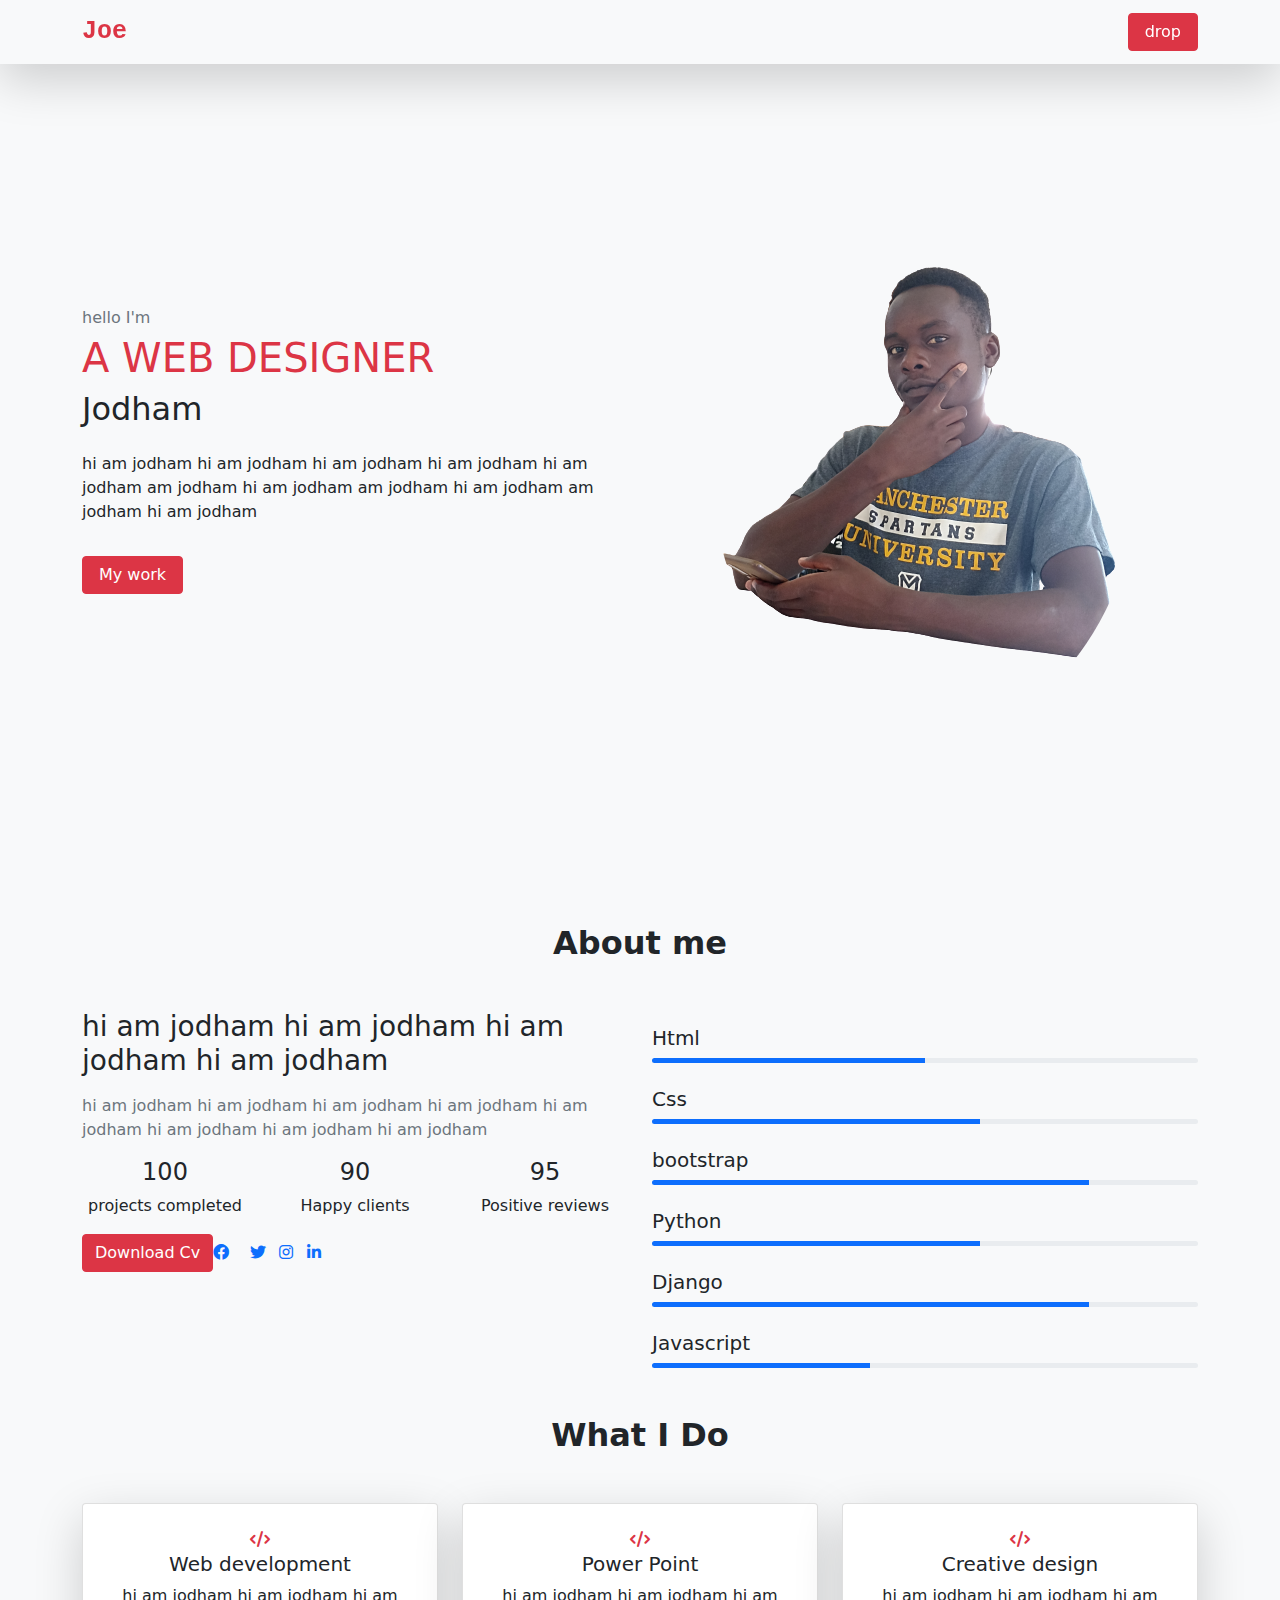
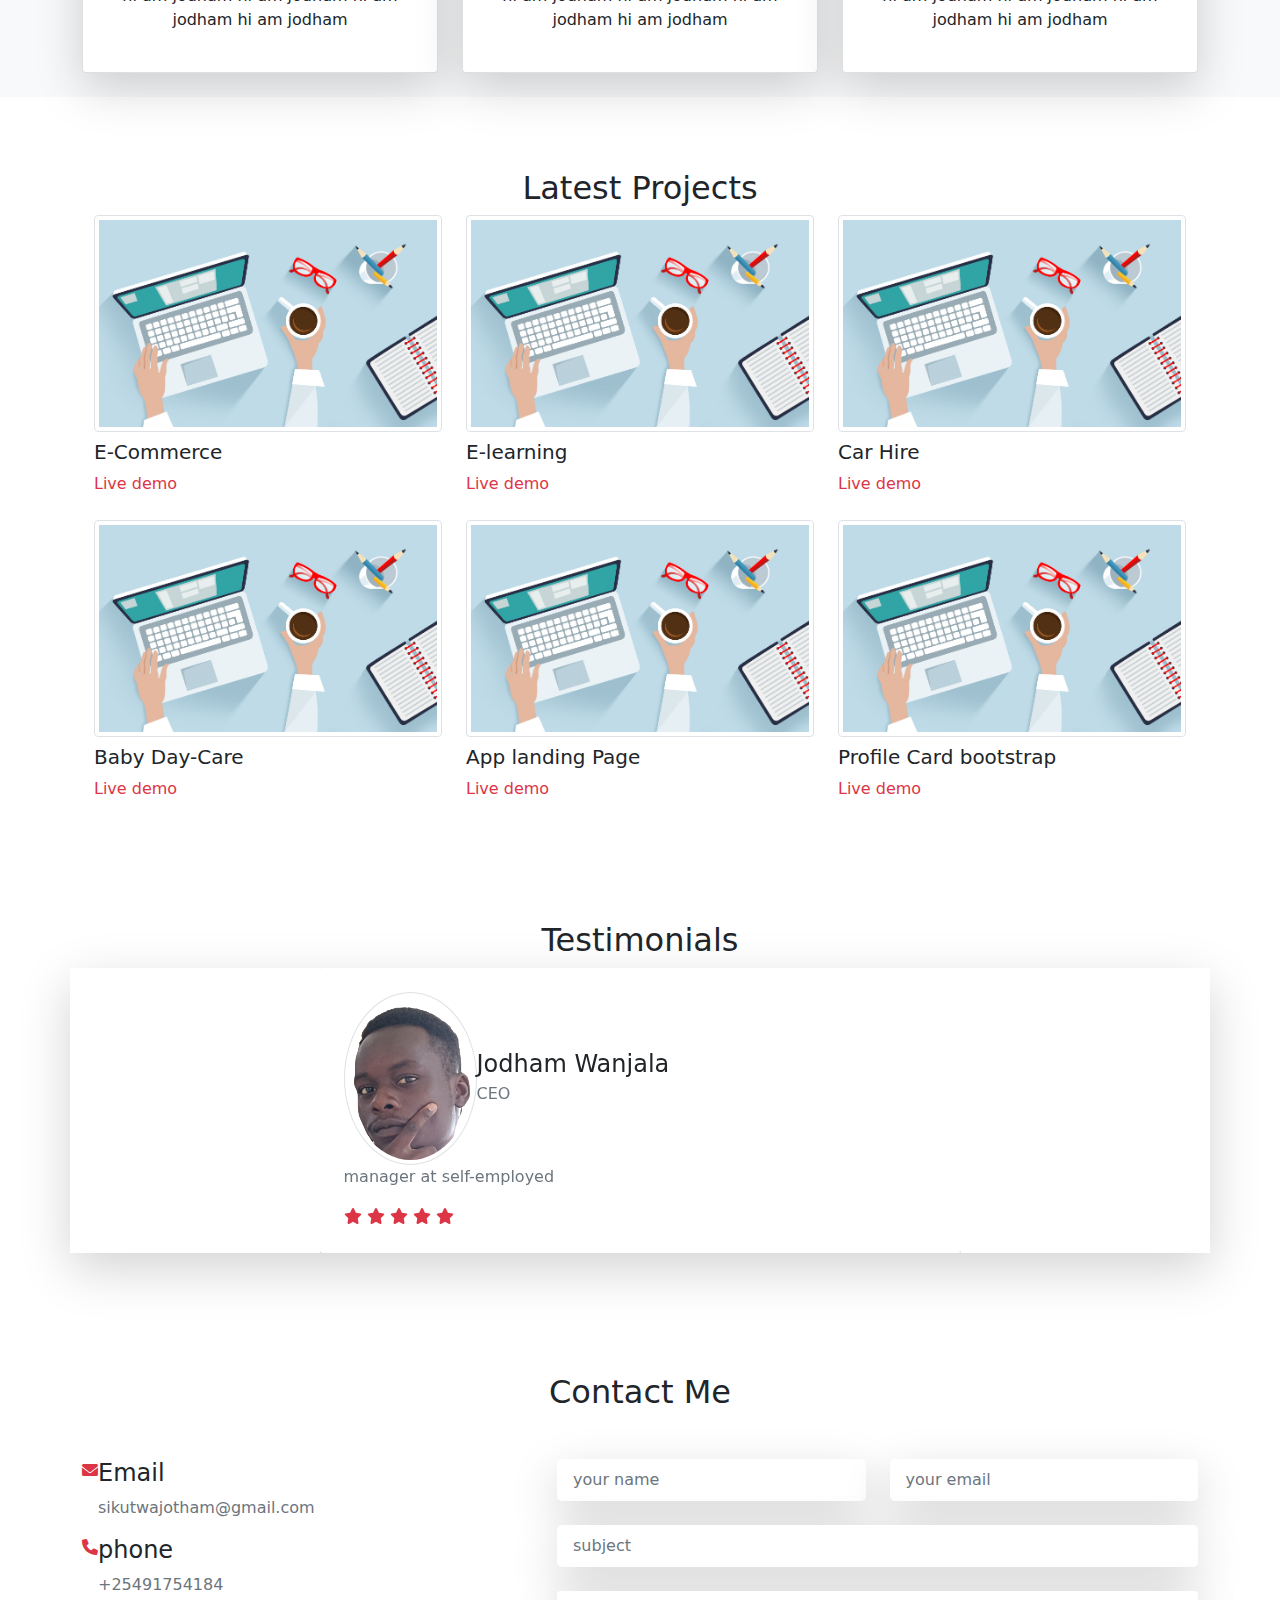
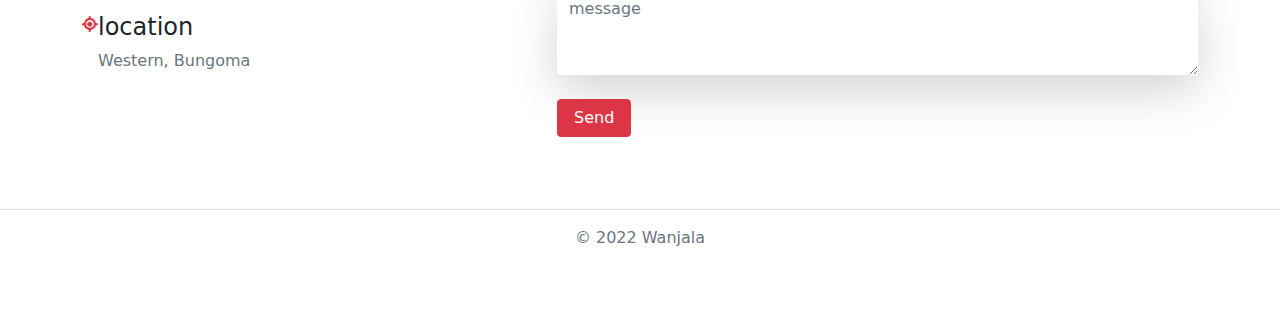
==== commit 74b658a6: "update" ====
--- a/index.html
+++ b/index.html
@@ -5,6 +5,7 @@
 	<title>wanjalajodham</title>
 	<meta name="viewport" content="width-device-width, initial-scale=1, shrink-to-fit=no">
 	<link rel="stylesheet" type="text/css" href="sheets/bootstrap.min.css">
+	<link rel="stylesheet" type="text/css" href="sheets/all.min.css">
 	<link rel="stylesheet" type="text/css" href="style.css">
 </head>
 <body class="bg-light">
@@ -19,9 +20,9 @@
 	  	</button>
 	  	<ul class="dropdown-menu dropdown-menu-end" aria-labelledby="dropdownMenuButton">
 	  		<li> <a class="dropdown-item" href="#">Home</a></li>
-	  		<li> <a class="dropdown-item" href="#">Home</a></li>
-	  		<li> <a class="dropdown-item" href="#">Home</a></li>
-	  		<li> <a class="dropdown-item" href="#">Home</a></li>
+	  		<li> <a class="dropdown-item" href="#">About Me</a></li>
+	  		<li> <a class="dropdown-item" href="#">Projects</a></li>
+	  		<li> <a class="dropdown-item" href="#">Contact Me</a></li>
 	  	</ul>
   	</div>
  	</div>
@@ -97,11 +98,11 @@
 			<div class="row">
 				<div class="col-lg-12 d-flex align-items-center">
 					<a href="#" class="btn btn-danger mr-5">Download Cv</a>
-					<div class="social-links">
-						<a href="#" class="text-dark mr-2"><i class="">fb</i></a>
-						<a href="#" class="text-dark mr-2"><i class="">tw</i></a>
-						<a href="#" class="text-dark mr-2"><i class="">in</i></a>
-						<a href="#" class="text-dark mr-2"><i class="">ln</i></a>
+					<div class="social-links me-2">
+						<a href="#" class="text-blue me-3"><i class="fab fa-facebook"></i></a>
+						<a href="#" class="text-blue me-2"><i class="fab fa-twitter"></i></a>
+						<a href="#" class="text-blue me-2"><i class="fab fa-instagram"></i></a>
+						<a href="#" class="text-blue me-2"><i class="fab fa-linkedin-in"></i></a>
 					</div>
 				</div>
 			</div>
@@ -182,7 +183,7 @@
 			<div class="col-md-6 col-lg-4 mb-4">
 				<div class="card shadow-lg p-4 rounded bg-white">
 					<div class="icon text-danger">
-						./>
+						<i class="fas fa-code"></i>
 					</div>
 						<h5>Web development</h5>
 						<p>hi am jodham hi am jodham hi am jodham hi am jodham</p>
@@ -192,7 +193,7 @@
 			<div class="col-md-6 col-lg-4 mb-4">
 				<div class="card shadow-lg p-4 rounded bg-white">
 					<div class="icon text-danger">
-						./>
+						<i class="fas fa-code"></i>
 					</div>
 						<h5>Power Point</h5>
 						<p>hi am jodham hi am jodham hi am jodham hi am jodham</p>
@@ -202,7 +203,7 @@
 			<div class="col-md-6 col-lg-4 mb-4">
 				<div class="card shadow-lg p-4 rounded bg-white">
 					<div class="icon text-danger">
-						./>
+						<i class="fas fa-code"></i>
 					</div>
 						<h5>Creative design</h5>
 						<p>hi am jodham hi am jodham hi am jodham hi am jodham</p>
@@ -317,47 +318,47 @@
 					</div>
 					<p class="text-muted mb-3">manager at self-employed</p>
 					<div class="ratings text-danger">
-						<i class="fas fa-star">*</i>
-						<i class="fas fa-star">*</i>
-						<i class="fas fa-star">*</i>
-						<i class="fas fa-star">*</i>
-						<i class="fas fa-star">*</i>
+						<i class="fas fa-star"></i>
+						<i class="fas fa-star"></i>
+						<i class="fas fa-star"></i>
+						<i class="fas fa-star"></i>
+						<i class="fas fa-star"></i>
 					</div>
 				</div>
 
 				<div class="testi-item carousel-item active bg-white shadow-sm rounded p-4">
 					<div class="testi-author-info d-flex align-items-center">
 						<img src="image/joe 2.png" class="w-10 img-thumbnail rounded-circle" alt="author img">
-						<div class="author ml-2">
+						<div class="author ml-3">
 							<h4 class="mb-1">Jodham Wanjala</h4>
 							<p class="text-muted m-0">CEO</p>
 						</div>
 					</div>
 					<p class="text-muted mb-3">manager at self-employed</p>
 					<div class="ratings text-danger">
-						<i class="fas fa-star">*</i>
-						<i class="fas fa-star">*</i>
-						<i class="fas fa-star">*</i>
-						<i class="fas fa-star">*</i>
-						<i class="fas fa-star">*</i>
+						<i class="fas fa-star"></i>
+						<i class="fas fa-star"></i>
+						<i class="fas fa-star"></i>
+						<i class="fas fa-star"></i>
+						<i class="fas fa-star"></i>
 					</div>
 				</div>
 
 				<div class="testi-item carousel-item active bg-white shadow-sm rounded p-4">
 					<div class="testi-author-info d-flex align-items-center">
 						<img src="image/joe 2.png" class="w-10 img-thumbnail rounded-circle" alt="author img">
-						<div class="author ml-2">
+						<div class="author ml-3">
 							<h4 class="mb-1">Jodham Wanjala</h4>
 							<p class="text-muted m-0">CEO</p>
 						</div>
 					</div>
 					<p class="text-muted mb-3">manager at self-employed</p>
 					<div class="ratings text-danger">
-						<i class="fas fa-star">*</i>
-						<i class="fas fa-star">*</i>
-						<i class="fas fa-star">*</i>
-						<i class="fas fa-star">*</i>
-						<i class="fas fa-star">*</i>
+						<i class="fas fa-star"></i>
+						<i class="fas fa-star"></i>
+						<i class="fas fa-star"></i>
+						<i class="fas fa-star"></i>
+						<i class="fas fa-star"></i>
 					</div>
 				</div>
 
@@ -365,18 +366,18 @@
 				<div class="testi-item carousel-item active bg-white shadow-sm rounded p-4">
 					<div class="testi-author-info d-flex align-items-center">
 						<img src="image/joe 2.png" class="w-10 img-thumbnail rounded-circle" alt="author img">
-						<div class="author ml-2">
+						<div class="author ml-3">
 							<h4 class="mb-1">Jodham Wanjala</h4>
 							<p class="text-muted m-0">CEO</p>
 						</div>
 					</div>
 					<p class="text-muted mb-3">manager at self-employed</p>
 					<div class="ratings text-danger">
-						<i class="fas fa-star">*</i>
-						<i class="fas fa-star">*</i>
-						<i class="fas fa-star">*</i>
-						<i class="fas fa-star">*</i>
-						<i class="fas fa-star">*</i>
+						<i class="fas fa-star"></i>
+						<i class="fas fa-star"></i>
+						<i class="fas fa-star"></i>
+						<i class="fas fa-star"></i>
+						<i class="fas fa-star"></i>
 					</div>
 				</div>
 				<!---------------------testi-item end------------------>
@@ -402,11 +403,11 @@
 			<div class="col-md-5 mb-3">
 				<div class="contact-item d-flex">
 					<div class="icon text-danger">
-						icon
+						<i class="fas fa-envelope"></i>
 					</div>
 					<div class="text">
-						<h4>Email</h4>
-						<p class="text-muted">example@gmail.com</p>
+						<h4 class="me-2">Email</h4>
+						<p class="text-muted">sikutwajotham@gmail.com</p>
 					</div>
 				</div>
 			
@@ -414,9 +415,9 @@
 		
 				<div class="contact-item d-flex">
 					<div class="icon text-danger">
-						icon
-					</div>
-					<div class="text">
+						<i class="fas fa-phone"></i>
+					</div>
+					<div class="text me-3">
 						<h4>phone</h4>
 						<p class="text-muted">+25491754184</p>
 					</div>
@@ -426,9 +427,9 @@
 			
 				<div class="contact-item d-flex">
 					<div class="icon text-danger">
-						icon
-					</div>
-					<div class="text">
+						<i class="fas fa-location"></i>
+					</div>
+					<div class="text me-3">
 						<h4>location</h4>
 						<p class="text-muted">Western, Bungoma</p>
 					</div>
@@ -441,24 +442,22 @@
 						<div class="row">
 							<div class="col-lg-6 mb-4">
 								<input type="text" placeholder="your name"
-								class="form-control form-control-lg fs-6 border-0 shadow-sm">
+								class="form-control form-control-lg fs-6 border-0 shadow-lg">
 							</div>
 							<div class="col-lg-6 mb-4">
 								<input type="text" placeholder="your email"
-								class="form-control form-control-lg fs-6 border-0 shadow-sm">
+								class="form-control form-control-lg fs-6 border-0 shadow-lg">
 							</div>
 						</div>
 					<div class="row">
 						<div class="col-lg-12 mb-4">
 							<input type="text" placeholder="subject"
-								class="form-control form-control-lg fs-6 border-0 shadow-sm">
+								class="form-control form-control-lg fs-6 border-0 shadow-lg">
 						</div>
 					</div>
 					<div class="row">
 						<div class="col-lg-12 mb-4">
-							<textarea rows="5" placeholder="your message"
-								class="form-control form-control-lg fs-6 border-0 shadow-sm">
-							</textarea>
+							<textarea rows="3" placeholder="message" class="form-control  border-0 shadow-lg"></textarea>
 						</div>
 					</div>
 
@@ -493,6 +492,7 @@
 <script type="text/javascript" src="sheets/jquery-3.2.1.slim.min.js"></script>
 <script type="text/javascript" src="sheets/popper.min.js"></script>
 <script type="text/javascript" src="sheets/bootstrap.min.js"></script>
+<script type="text/javascript" src="sheets/bootstrap.bundle.min.js"></script>
 
 </body>
 </html>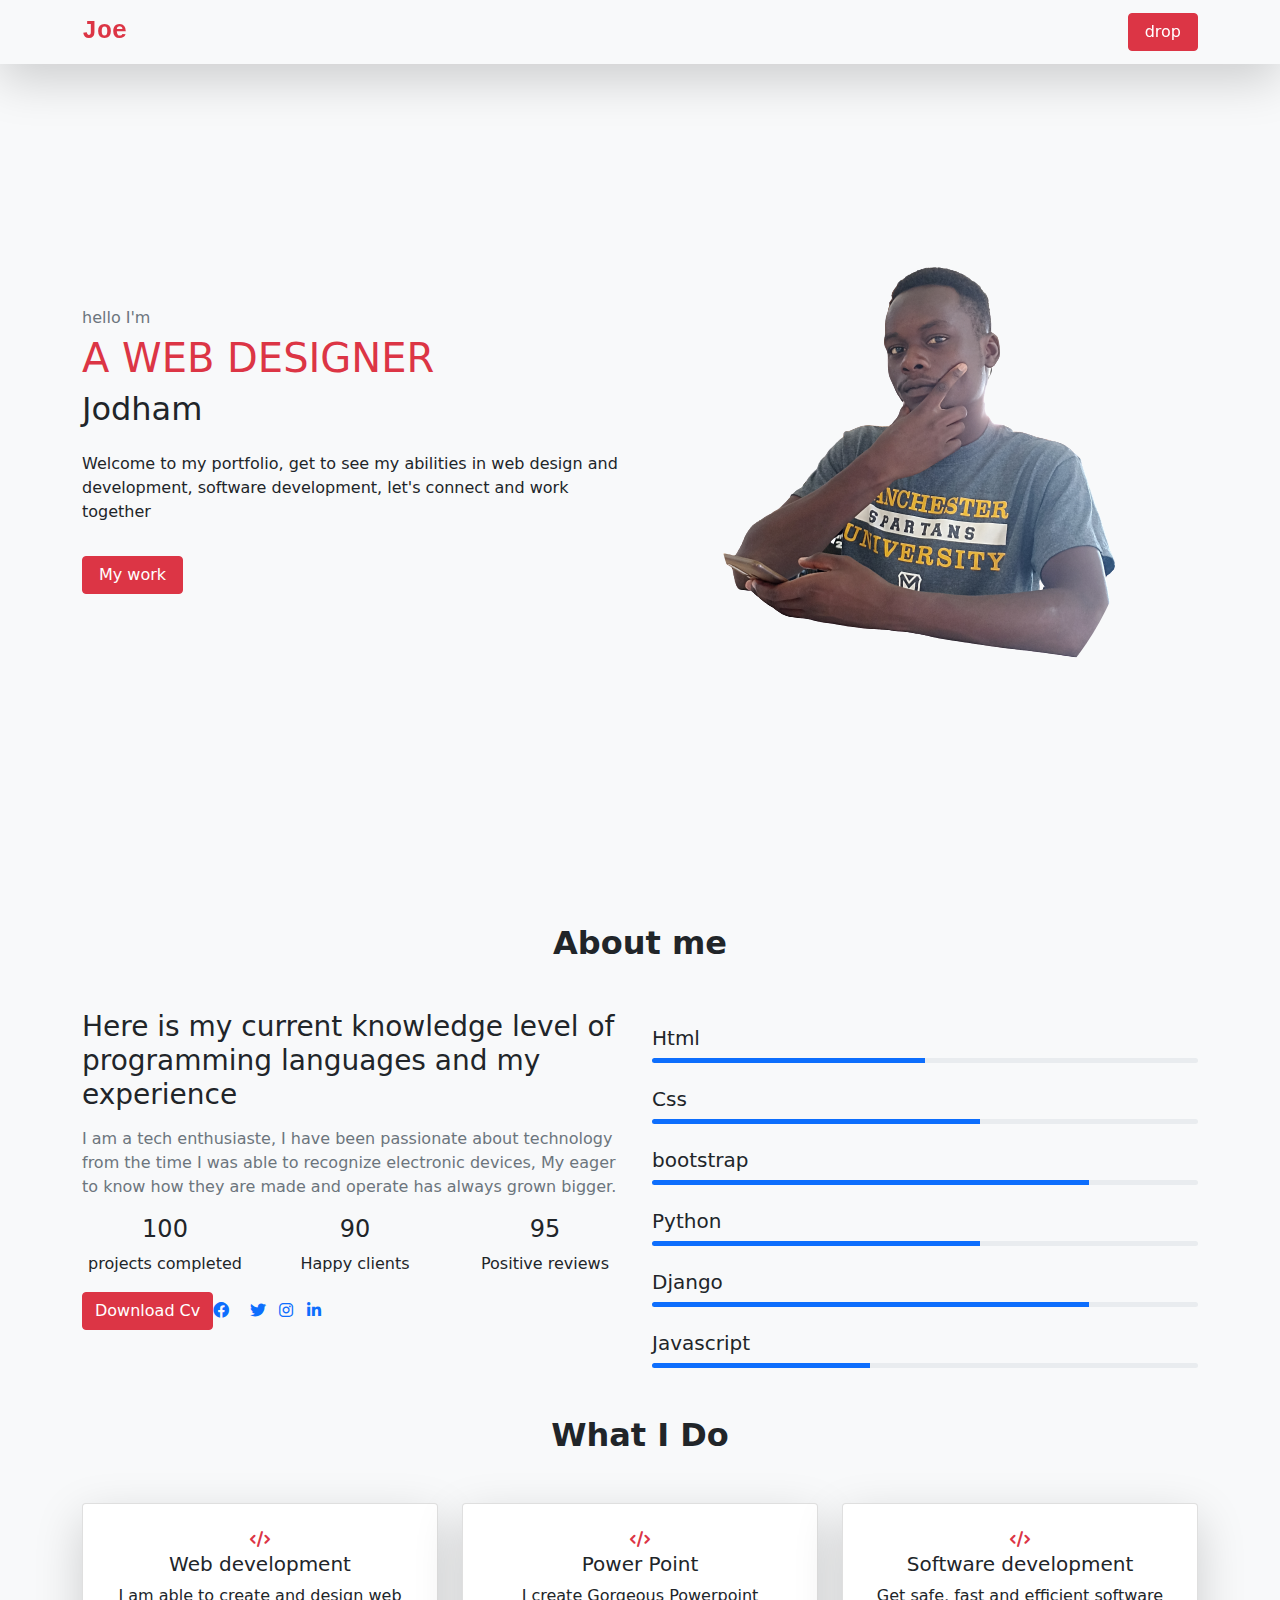
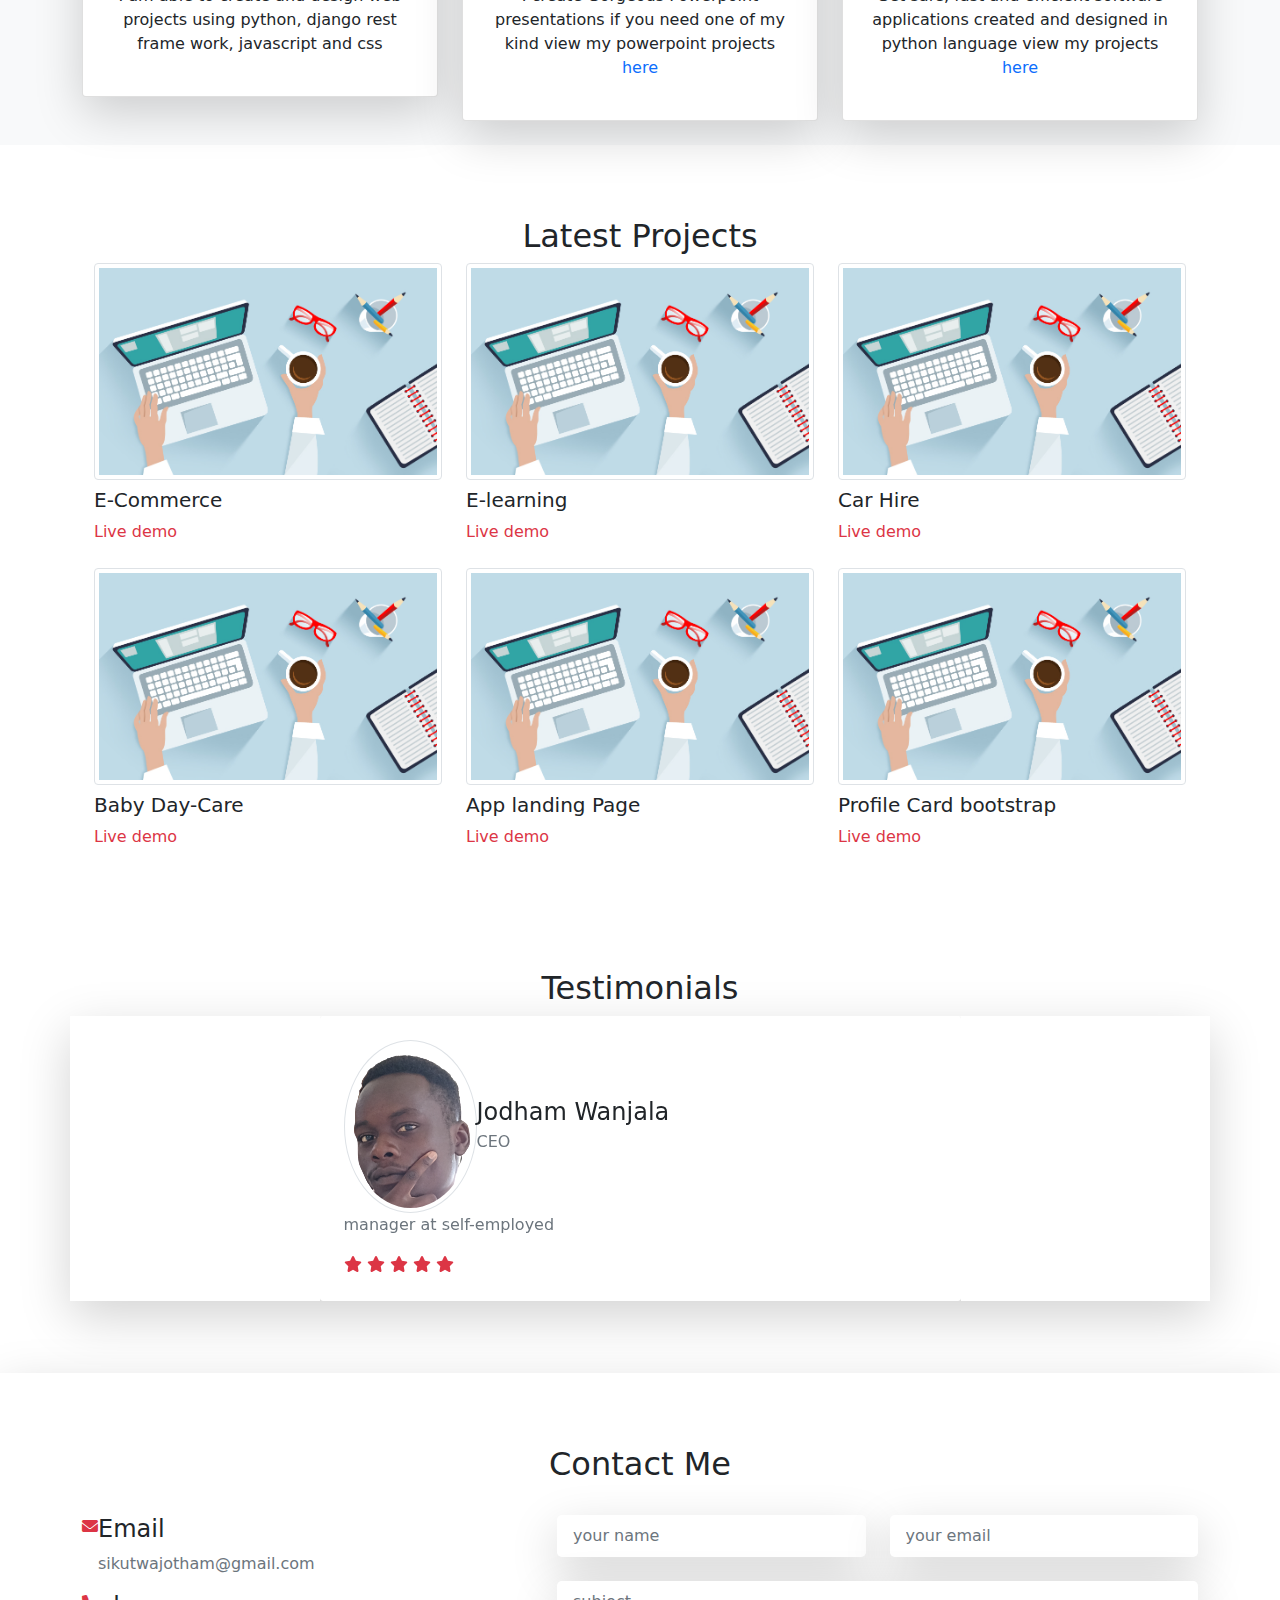
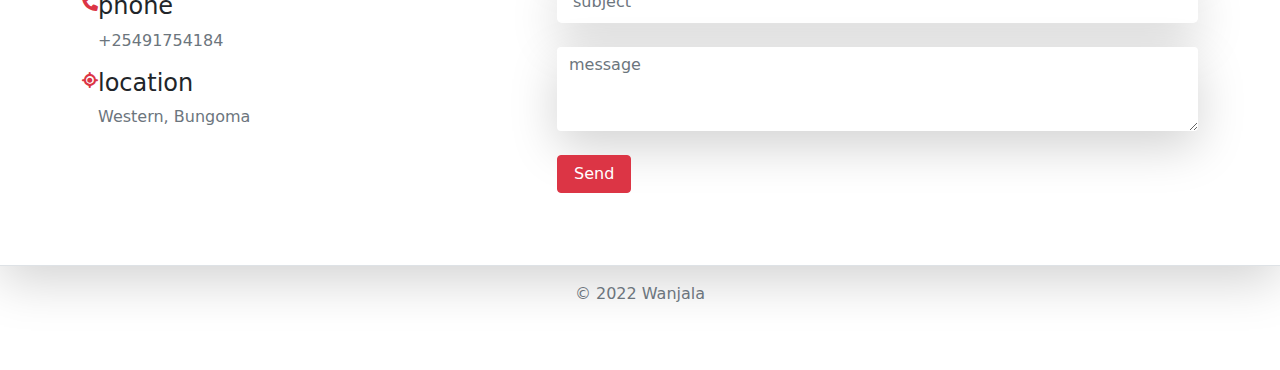
==== commit 50cffb5a: "update" ====
--- a/index.html
+++ b/index.html
@@ -43,8 +43,7 @@
 					<p class="text-muted mb-1">hello I'm</p>
 					<h1 class="text-danger text-uppercase">A web designer</h1>
 					<h2>Jodham</h2>
-					<p class="mt-4">hi am jodham hi am jodham hi am jodham hi am jodham hi am jodham 
-					am jodham hi am jodham am jodham hi am jodham am jodham hi am jodham</p>
+					<p class="mt-4">Welcome to my portfolio, get to see my abilities in web design and development, software development, let's connect and work together</p>
 					<a href="#portfolio" class="btn btn-danger px-3 mt-3">My work</a>
 				</div>
 			</div>
@@ -66,10 +65,10 @@
 		<div class="row">
 			<div class="col-md-6">
 				<div class="about-text">
-					<h3 class="mb-3">hi am jodham hi am jodham hi am jodham hi am jodham</h3>
-					<p class="mb-3 text-muted">hi am jodham hi am jodham hi am jodham hi am jodham
-						hi am jodham hi am jodham hi am jodham hi am jodham
-					</p>
+					<h3 class="mb-3">Here is my current knowledge level of programming languages and my experience</h3>
+					<p class="mb-3 text-muted">I am a tech enthusiaste, I have been passionate about technology from the time 
+					I was able to recognize electronic devices, My eager to know how they are made and operate 
+				has always grown bigger.
 			</div>
 
 			<div class="row text-center">
@@ -186,7 +185,8 @@
 						<i class="fas fa-code"></i>
 					</div>
 						<h5>Web development</h5>
-						<p>hi am jodham hi am jodham hi am jodham hi am jodham</p>
+						<p>I am able to create and design web projects using python, django rest frame work, javascript
+						and css</p>
 				</div>
 			</div>
 
@@ -196,7 +196,8 @@
 						<i class="fas fa-code"></i>
 					</div>
 						<h5>Power Point</h5>
-						<p>hi am jodham hi am jodham hi am jodham hi am jodham</p>
+						<p>I create Gorgeous Powerpoint presentations if you need one of my kind view my powerpoint projects <a class="text-decoration-none" href="#">here</a>
+						</p>
 				</div>
 			</div>
 
@@ -205,8 +206,9 @@
 					<div class="icon text-danger">
 						<i class="fas fa-code"></i>
 					</div>
-						<h5>Creative design</h5>
-						<p>hi am jodham hi am jodham hi am jodham hi am jodham</p>
+						<h5>Software development</h5>
+						<p>Get safe, fast and efficient software applications created and designed in python language
+							view my projects <a class="text-decoration-none" href="#">here</a> </p>
 				</div>
 			</div>
 
@@ -389,12 +391,12 @@
 </section>
 <!------------------x------testimonials section end----------x--------------->
 <!------------------------------contact section end-------------------------->
-<section class="contact py-5" id="contact">
+<section class="contact py-5 shadow-lg" id="contact">
 	<div class="container">
 		<div class="row justify-content-center">
 			<div class="col-lg-8">
 				<div class="section-title text-center">
-					<h2 class="mb-5">Contact Me</h2>
+					<h2 class="py-4">Contact Me</h2>
 				</div>
 			</div>
 		</div>
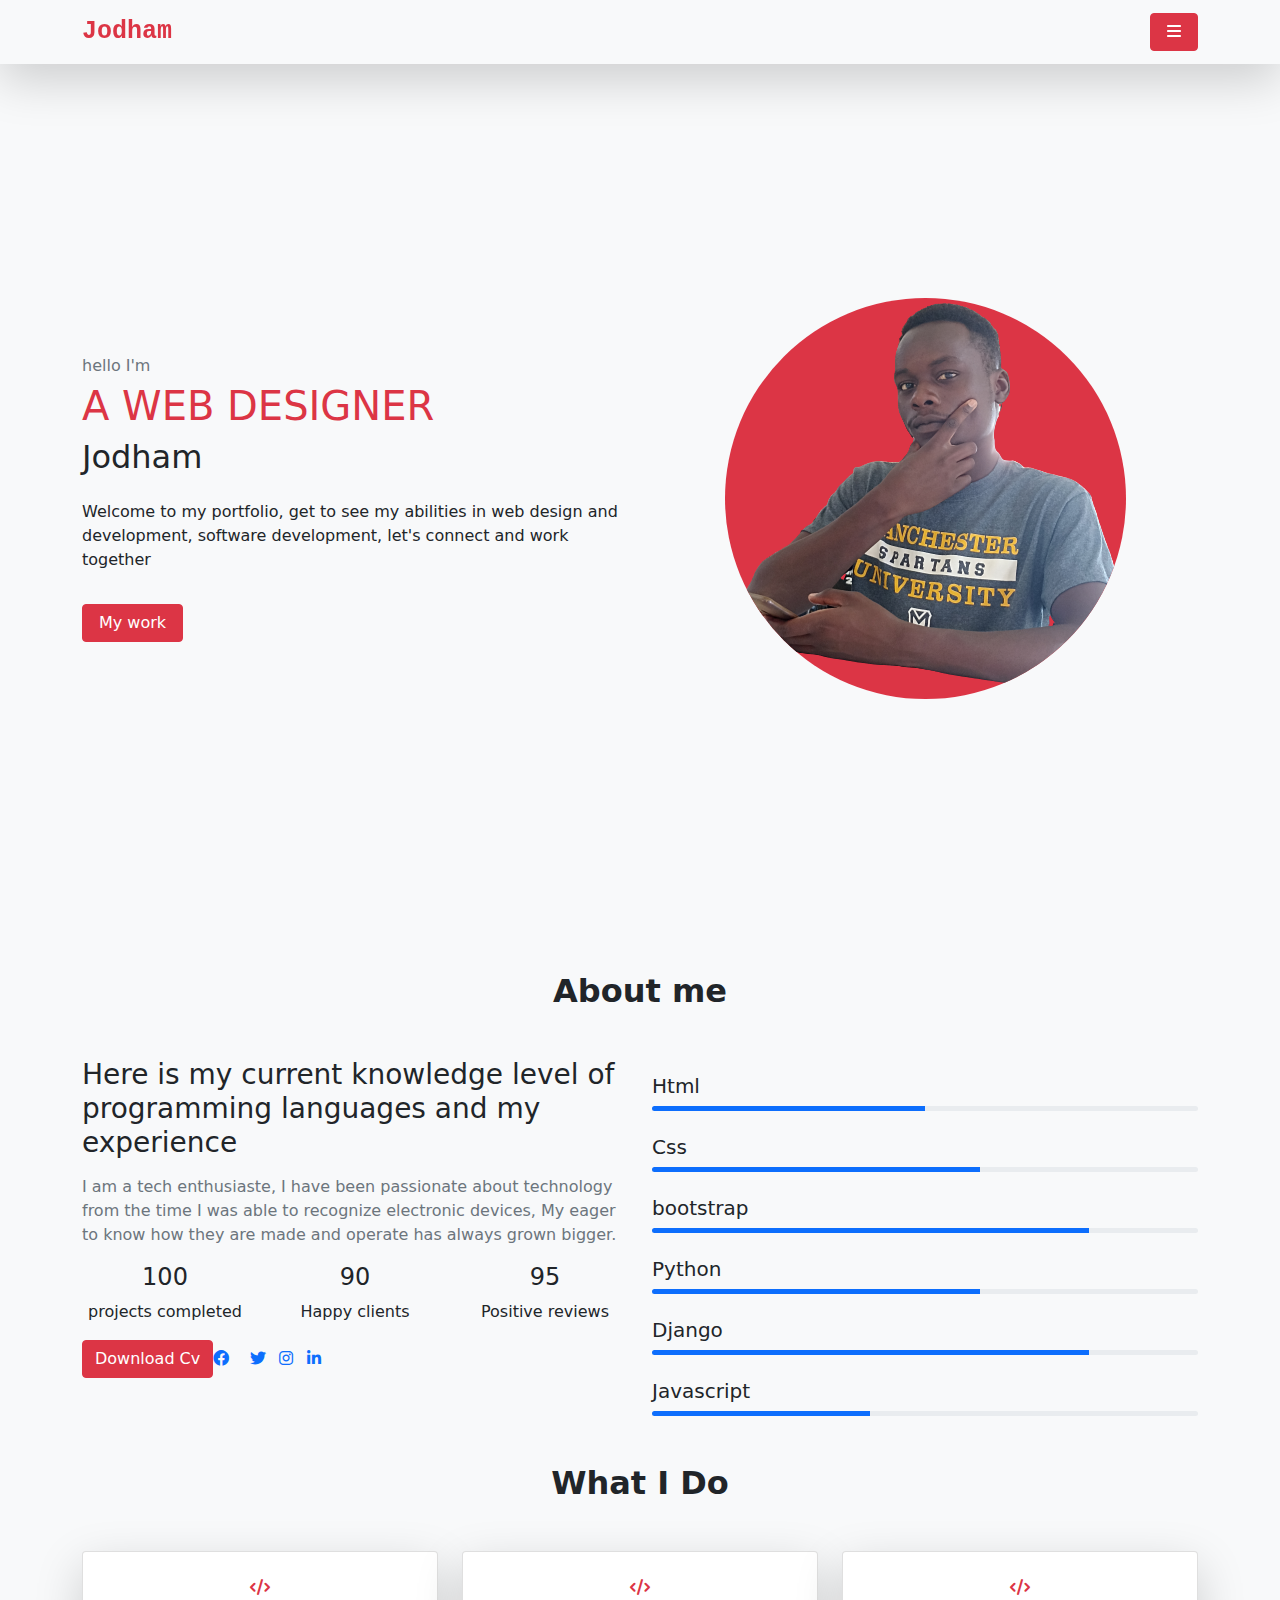
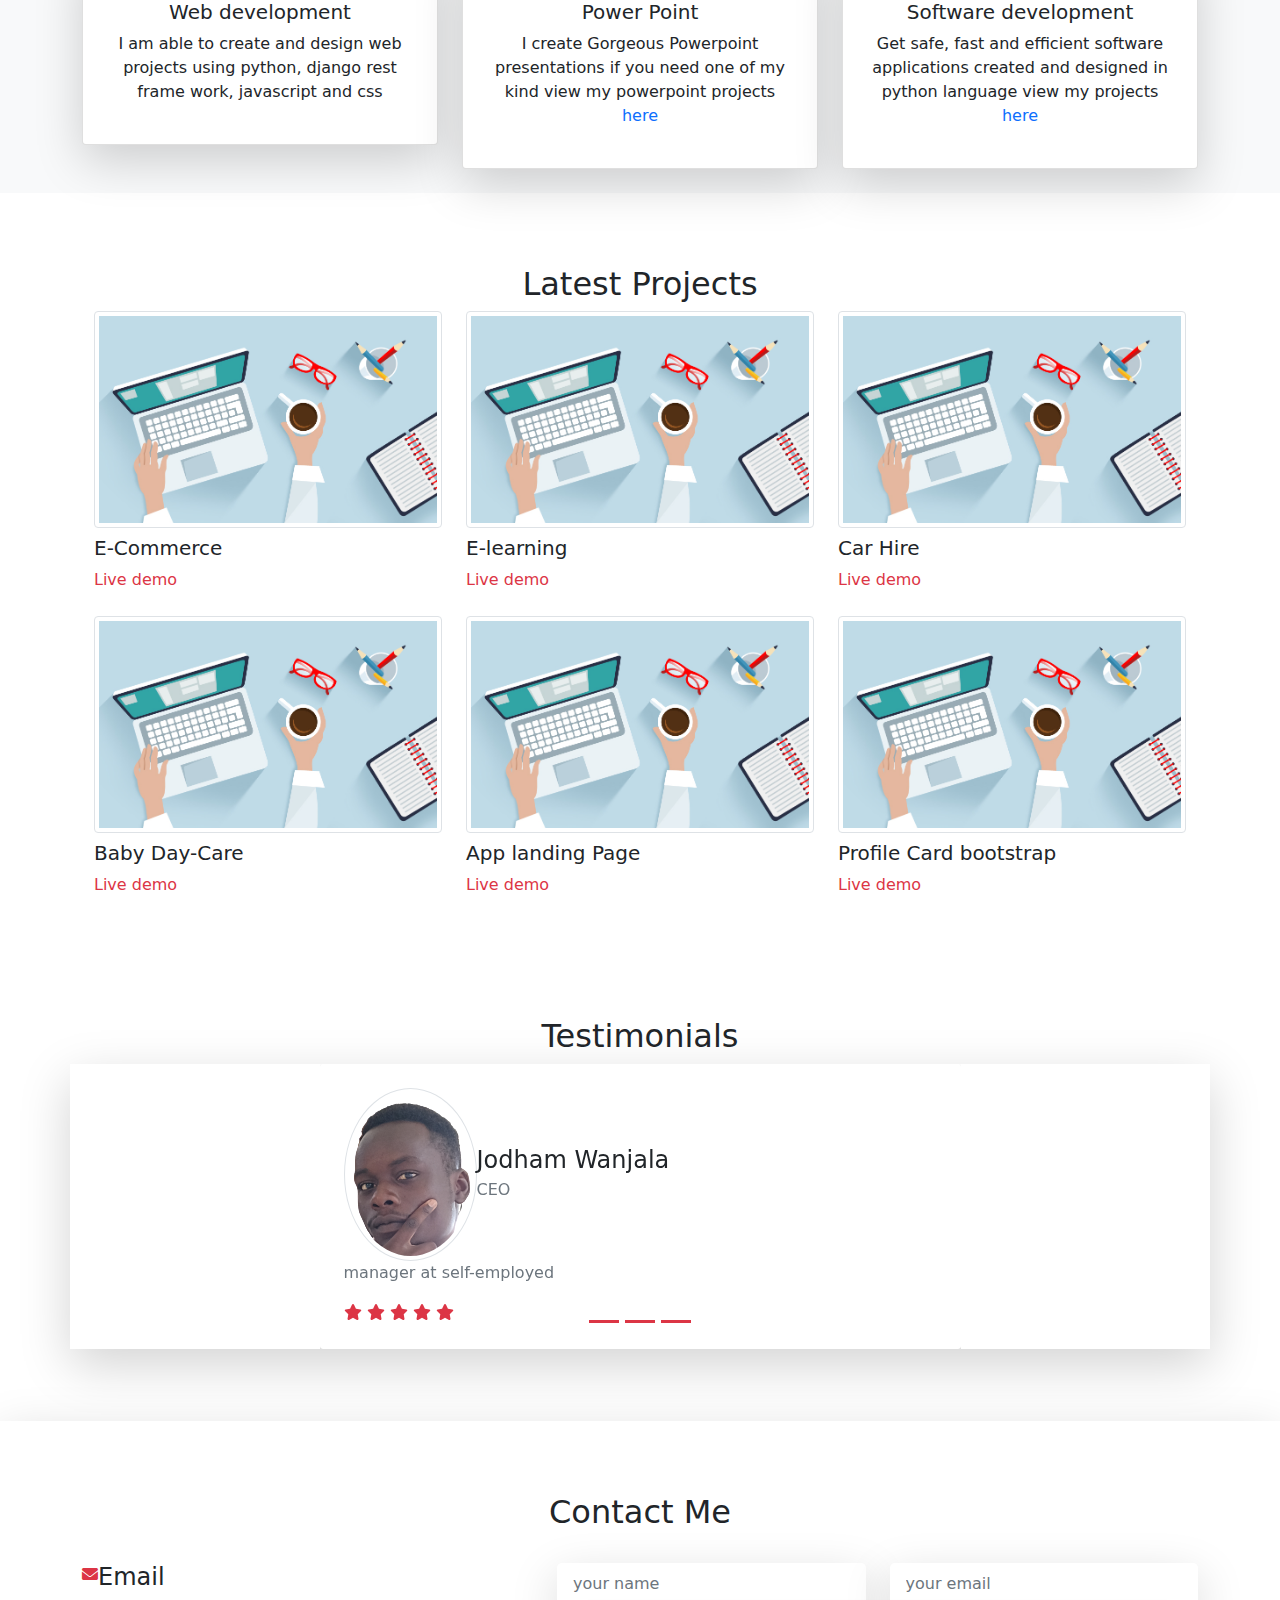
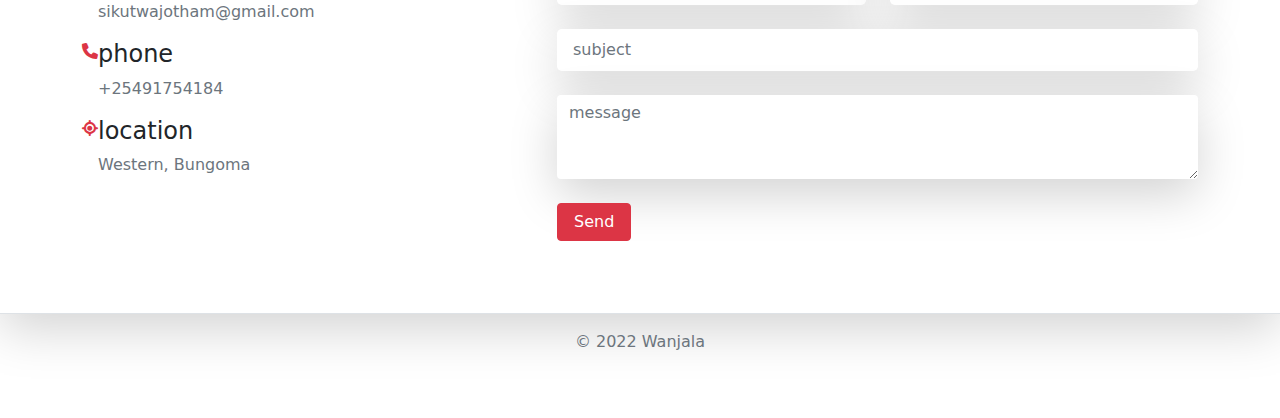
==== commit 35332e68: "update" ====
--- a/index.html
+++ b/index.html
@@ -12,11 +12,11 @@
 <!----------------navbar start------------->
 <nav class="navbar navbar-light fixed-top bg-light shadow-lg">
   <div class="container">
-  	<a class="navbar-brand text-danger" href="#">Joe</a>
+  	<a class="navbar-brand text-danger" href="#">Jodham</a>
   	<div class="dropdown">
 	  	<button class="btn btn-secondary btn-danger px-3" type="button" id="
 	  	dropdownMenuButton" data-bs-toggle="dropdown" aria-expanded="false">
-	  		drop
+	  		<i class="fas fa-bars"></i>
 	  	</button>
 	  	<ul class="dropdown-menu dropdown-menu-end" aria-labelledby="dropdownMenuButton">
 	  		<li> <a class="dropdown-item" href="#">Home</a></li>
@@ -32,10 +32,10 @@
 <!------------------------home section start----------------------->
 <section class="home">
 	<div class="container">
-		<div class="row min-vh-100 align-items-center">
+		<div class="row min-vh-100 align-items-center mt-5">
 			<div class="col-md-6 mt-5 mt-md-0">
 				<div class="home-img text-center">
-					<img src="image/joe.png" class="rounded-circle mw-100" alt="profile-img">
+					<img src="image/joe1.png" class="rounded-circle bg-danger mw-100" alt="profile-img">
 				</div>
 			</div>
 			<div class="col-md-6 mt-5 mt-md-0 order-md-first">
@@ -301,11 +301,11 @@
 
 		<div class="row justify-content-center shadow-lg">
 			<div class="col-lg-8 col-xl-7">
-				<div class="carousel slide" id="carousel1" data-bs-ride="carousel">
+				<div id="carousel1" class="carousel slide" data-bs-ride="carousel">
 					<ol class="carousel-indicators">
-						<li data-bs-target="#carousel1" data-bs-slide-to="0" class="active"></li>
-						<li data-bs-target="#carousel1" data-bs-slide-to="1" class="active"></li>
-						<li data-bs-target="#carousel1" data-bs-slide-to="2" class="active"></li>
+						<li data-bs-target="#carousel1" data-bs-slide-to="0" class="active bg-danger"></li>
+						<li data-bs-target="#carousel1" data-bs-slide-to="1" class="active bg-danger"></li>
+						<li data-bs-target="#carousel1" data-bs-slide-to="2" class="active bg-danger"></li>
 					</ol>
 				<div class="carousel-inner">
 				<!---------------------testi-item start------------------>
@@ -332,7 +332,7 @@
 					<div class="testi-author-info d-flex align-items-center">
 						<img src="image/joe 2.png" class="w-10 img-thumbnail rounded-circle" alt="author img">
 						<div class="author ml-3">
-							<h4 class="mb-1">Jodham Wanjala</h4>
+							<h4 class="mb-1">Dan Kirwa</h4>
 							<p class="text-muted m-0">CEO</p>
 						</div>
 					</div>
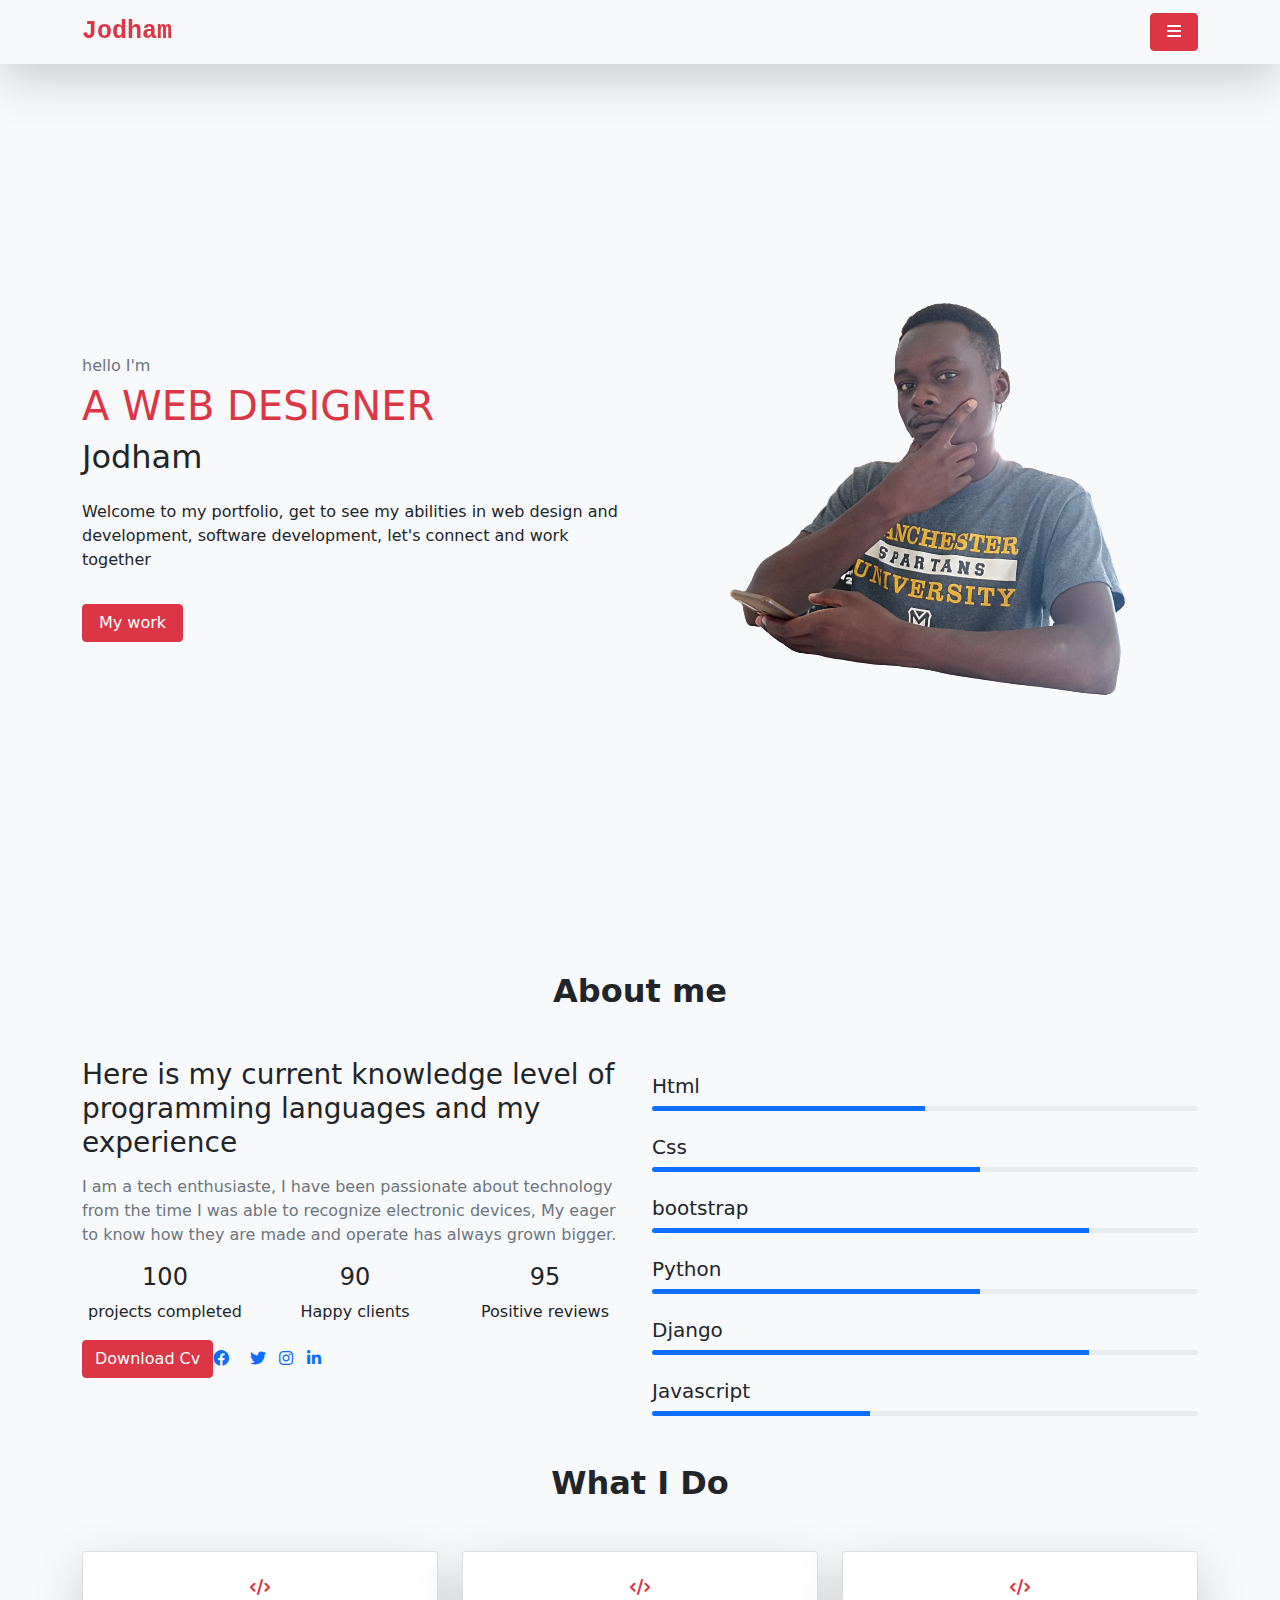
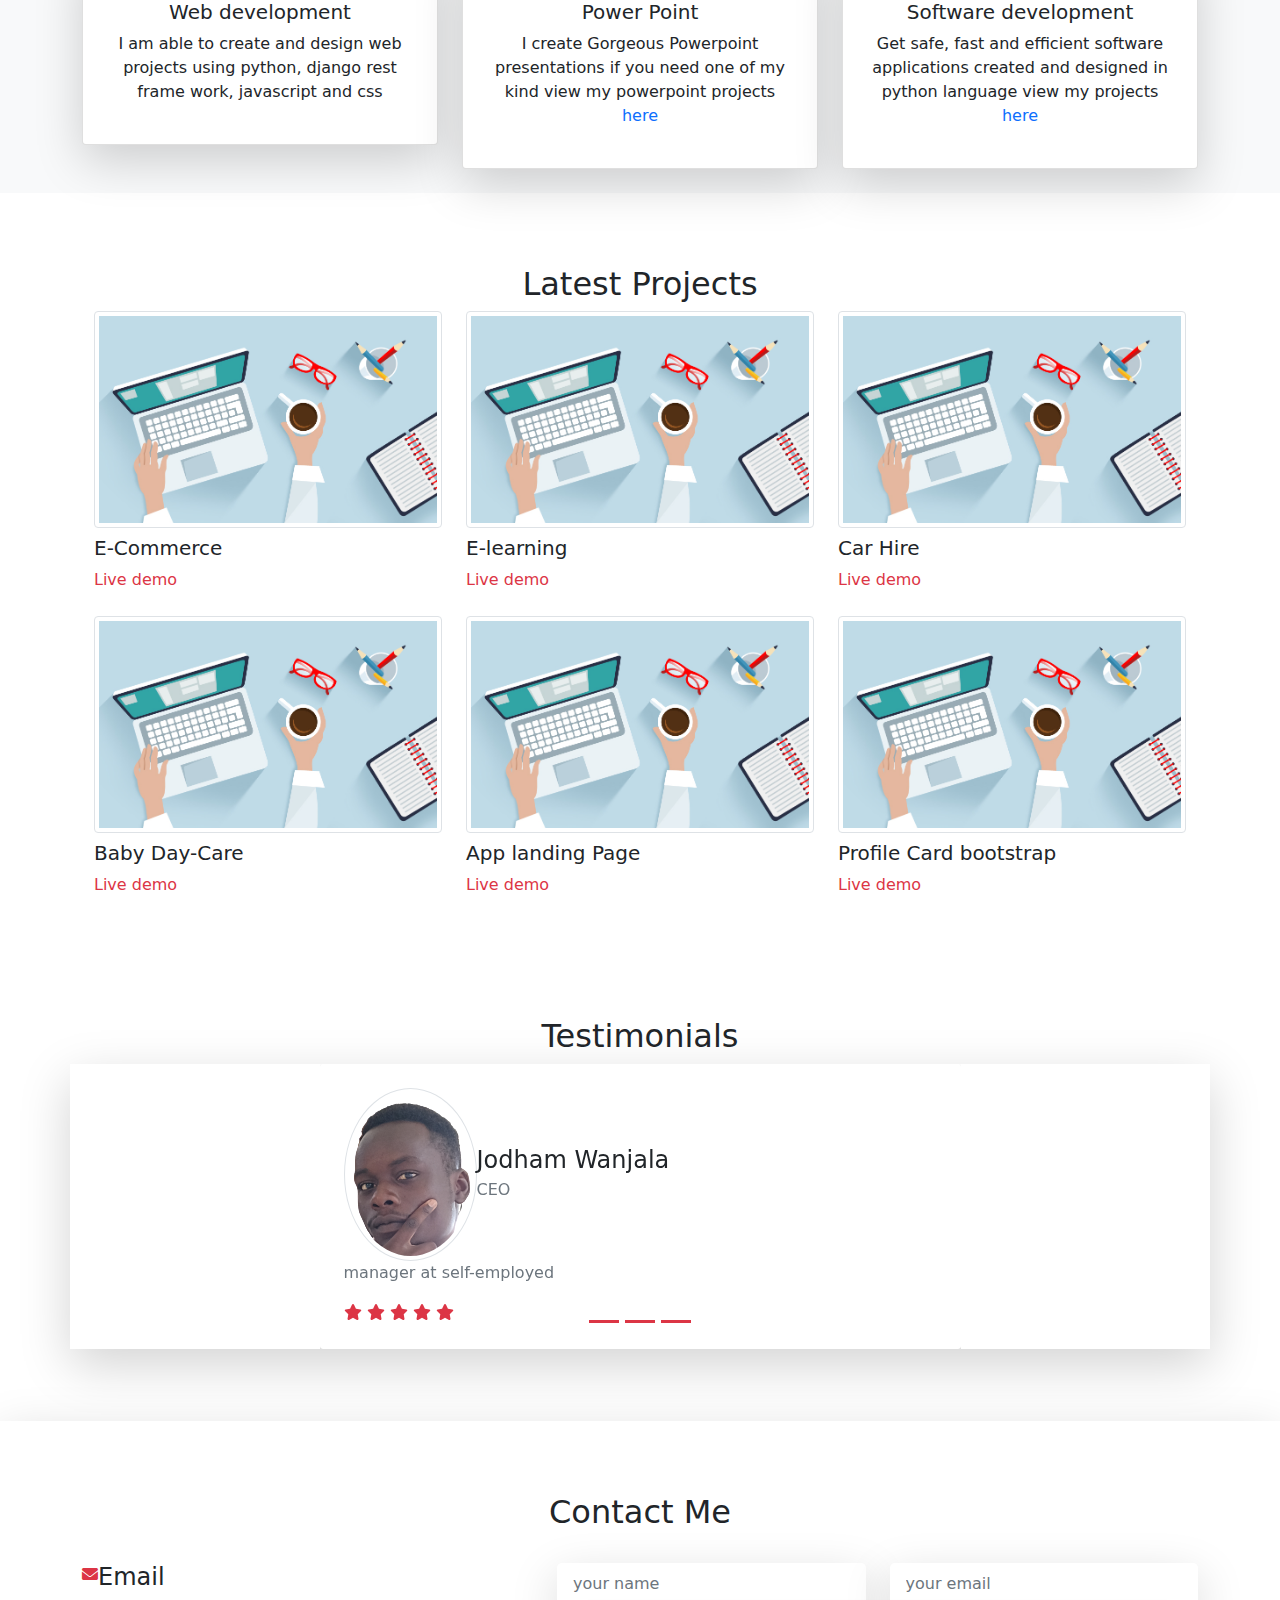
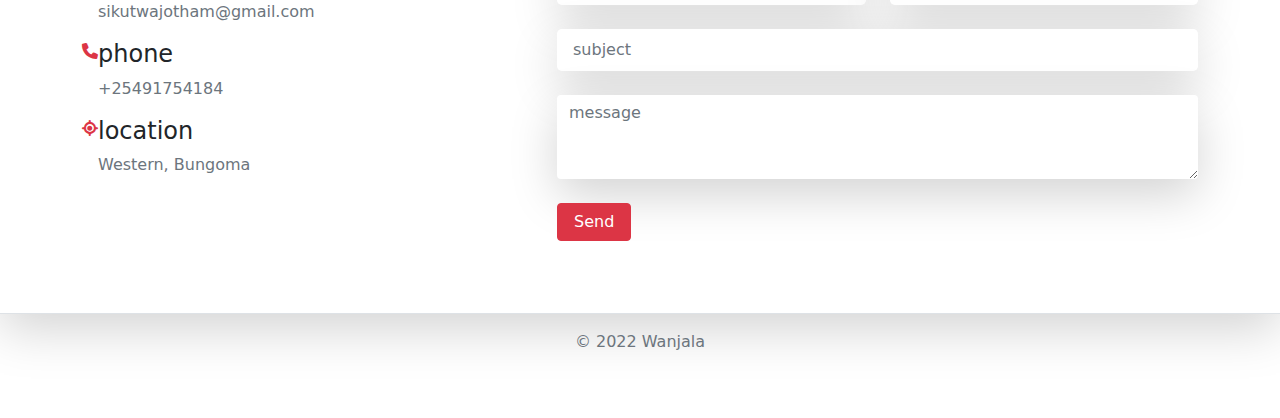
==== commit dcbdec49: "updated image style" ====
--- a/index.html
+++ b/index.html
@@ -35,7 +35,7 @@
 		<div class="row min-vh-100 align-items-center mt-5">
 			<div class="col-md-6 mt-5 mt-md-0">
 				<div class="home-img text-center">
-					<img src="image/joe1.png" class="rounded-circle bg-danger mw-100" alt="profile-img">
+					<img src="image/joe1.png" class="mw-100" alt="profile-img">
 				</div>
 			</div>
 			<div class="col-md-6 mt-5 mt-md-0 order-md-first">
